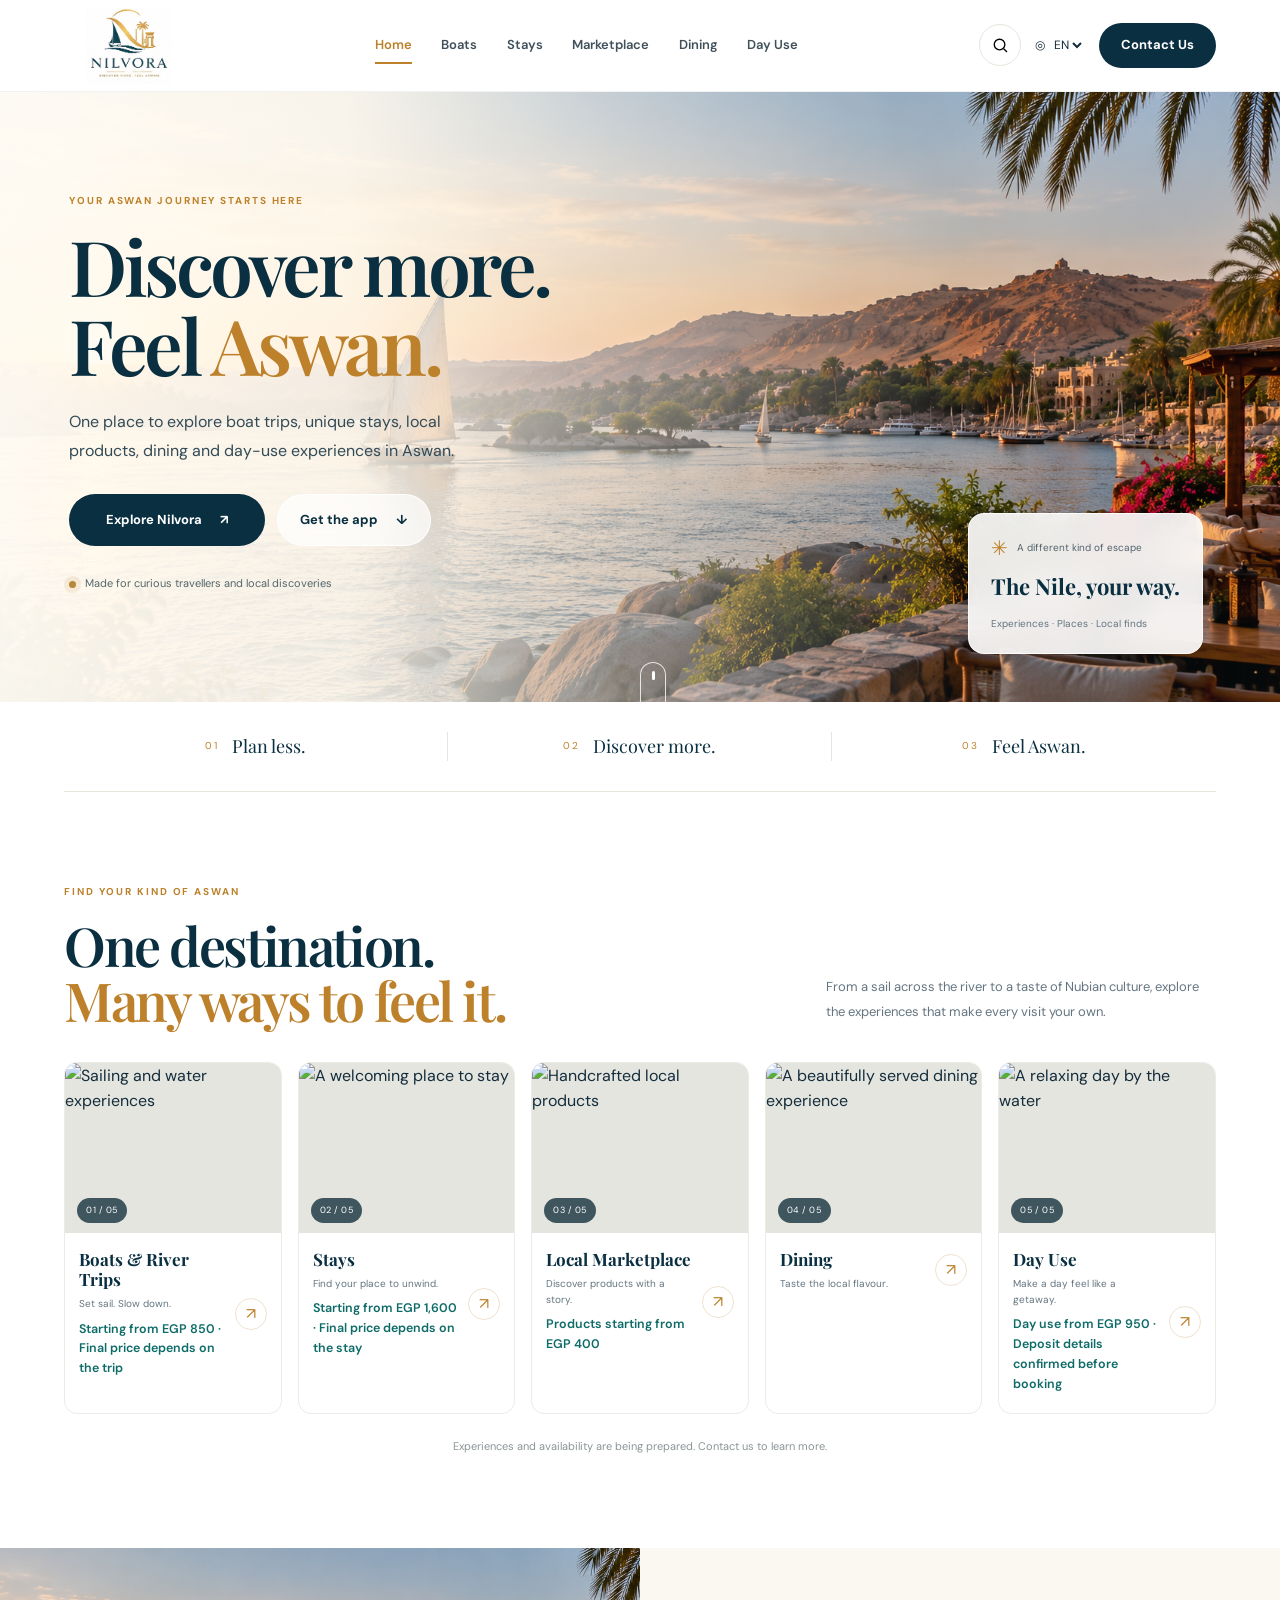
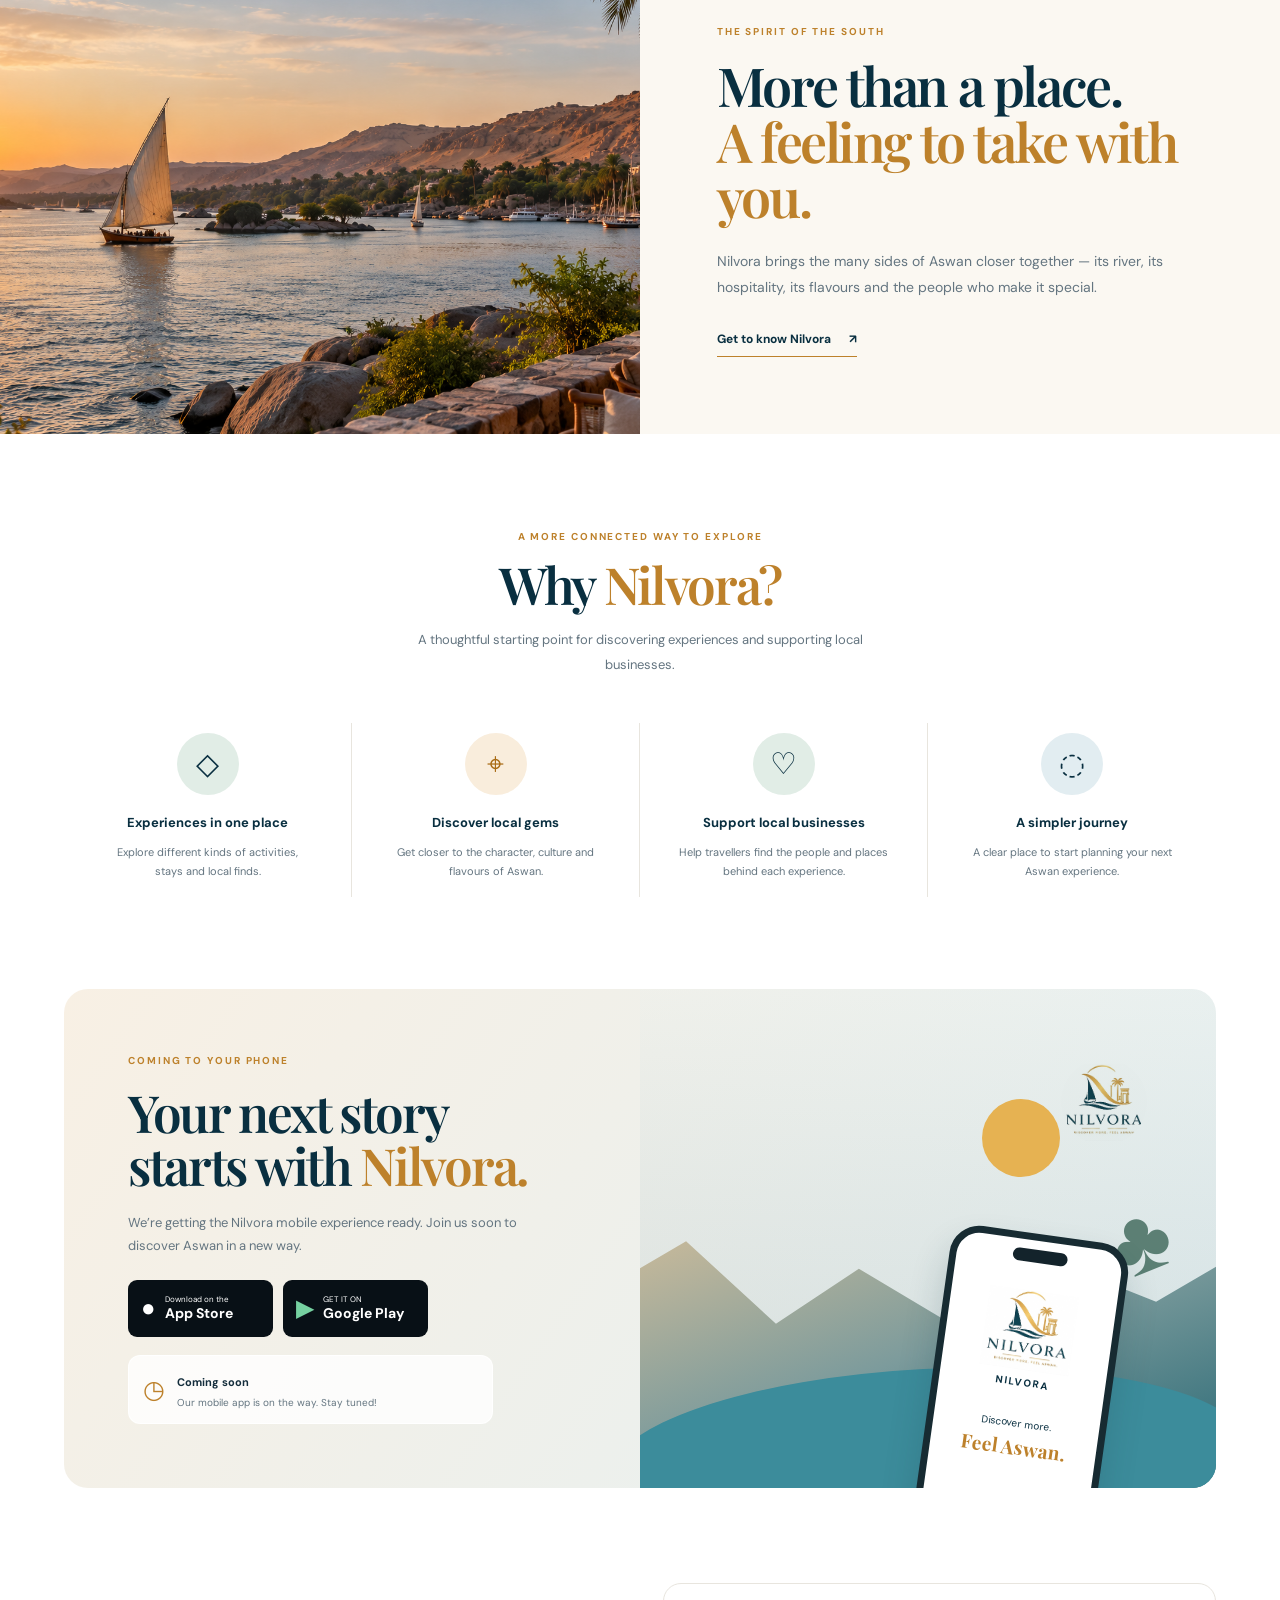
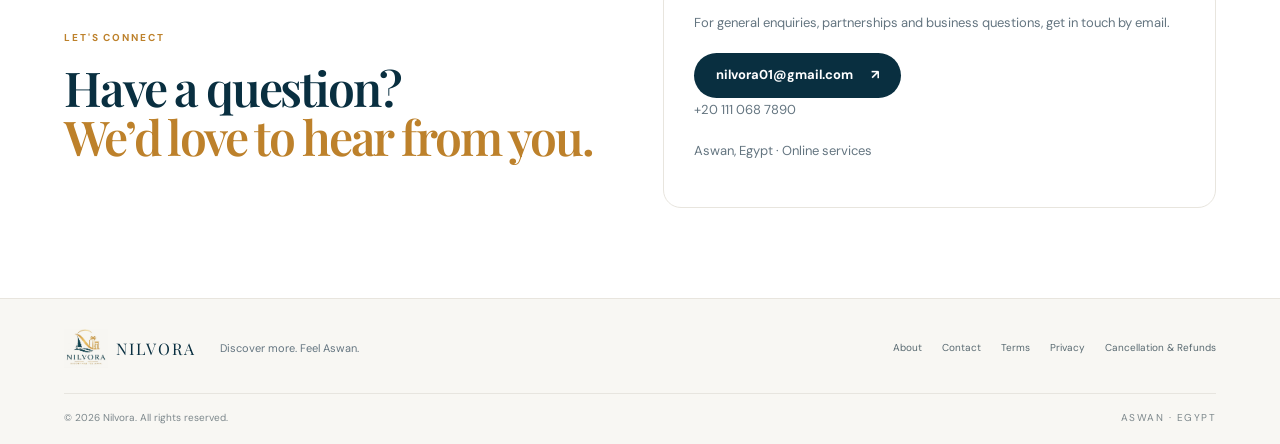
==== index.html @ ec03361d "boat" ====
<!doctype html>
<html lang="en">
<head>
  <meta charset="utf-8">
  <meta name="viewport" content="width=device-width, initial-scale=1">
  <meta name="theme-color" content="#073748">
  <meta name="description" content="Discover more. Feel Aswan. Explore boat trips, stays, local products, dining and day-use experiences with Nilvora.">
  <meta property="og:title" content="Nilvora — Discover more. Feel Aswan.">
  <meta property="og:description" content="Your gateway to Aswan's river experiences, stays, local products and flavors.">
  <meta property="og:image" content="assets/aswan-hero.png">
  <title>Nilvora — Discover more. Feel Aswan.</title>
  <link rel="icon" href="assets/nilvora-logo.jpeg">
  <link rel="preconnect" href="https://images.unsplash.com">
  <link rel="stylesheet" href="css/styles.css">
  <script defer src="js/main.js"></script>
</head>
<body>
  <a class="skip-link" href="#main">Skip to content</a>
  <header class="site-header">
    <a class="brand" href="index.html" aria-label="Nilvora home">
      <img src="assets/nilvora-logo.jpeg" alt="Nilvora logo">
    </a>
    <button class="menu-toggle" aria-expanded="false" aria-controls="primary-nav" aria-label="Open navigation"><span></span><span></span><span></span></button>
    <nav id="primary-nav" class="primary-nav" aria-label="Main navigation">
      <a class="active" href="#home" data-en="Home" data-ar="الرئيسية">Home</a>
      <a href="#experiences" data-en="Boats" data-ar="المراكب">Boats</a>
      <a href="#experiences" data-en="Stays" data-ar="الإقامات">Stays</a>
      <a href="#experiences" data-en="Marketplace" data-ar="السوق">Marketplace</a>
      <a href="#experiences" data-en="Dining" data-ar="المطاعم">Dining</a>
      <a href="#experiences" data-en="Day Use" data-ar="اليوم الواحد">Day Use</a>
    </nav>
    <div class="header-actions">
      <button class="icon-button search-toggle" aria-label="Show search" title="Search"><svg viewBox="0 0 24 24" aria-hidden="true"><circle cx="10.8" cy="10.8" r="6.7"></circle><path d="m16 16 4.2 4.2"></path></svg></button>
      <label class="language-picker"><span aria-hidden="true">◎</span><select id="language-select" aria-label="Choose language"><option value="en">EN</option><option value="ar">AR</option></select></label>
      <a class="button button-dark header-contact" href="#contact" data-en="Contact Us" data-ar="تواصل معنا">Contact Us</a>
    </div>
  </header>

  <main id="main">
    <section class="hero" id="home">
      <div class="hero-photo" role="img" aria-label="Golden-hour view of feluccas sailing on the Nile near Aswan"></div>
      <div class="hero-wash"></div>
      <div class="hero-content">
        <p class="eyebrow" data-en="YOUR ASWAN JOURNEY STARTS HERE" data-ar="رحلتك في أسوان تبدأ من هنا">YOUR ASWAN JOURNEY STARTS HERE</p>
        <h1 data-en="Discover more.<br>Feel <em>Aswan.</em>" data-ar="اكتشف أكثر.<br>عِش سحر <em>أسوان.</em>">Discover more.<br>Feel <em>Aswan.</em></h1>
        <p class="hero-copy" data-en="One place to explore boat trips, unique stays, local products, dining and day-use experiences in Aswan." data-ar="مكان واحد لاكتشاف رحلات المراكب والإقامات المميزة والمنتجات المحلية والمطاعم وتجارب اليوم الواحد في أسوان.">One place to explore boat trips, unique stays, local products, dining and day-use experiences in Aswan.</p>
        <div class="hero-buttons">
          <a class="button button-dark button-large" href="#experiences"><span data-en="Explore Nilvora" data-ar="اكتشف نيلفورا">Explore Nilvora</span><span aria-hidden="true">↗</span></a>
          <button class="button button-glass" data-coming-soon><span data-en="Get the app" data-ar="حمّل التطبيق">Get the app</span><span aria-hidden="true">↓</span></button>
        </div>
        <div class="hero-note"><span class="note-dot"></span><span data-en="Made for curious travellers and local discoveries" data-ar="للمسافرين ومحبي اكتشاف التجارب المحلية">Made for curious travellers and local discoveries</span></div>
      </div>
      <div class="hero-floating-card">
        <div class="floating-card-top"><span class="mini-sun">✳</span><span data-en="A different kind of escape" data-ar="تجربة مختلفة تستحق الاكتشاف">A different kind of escape</span></div>
        <strong data-en="The Nile, your way." data-ar="النيل على طريقتك.">The Nile, your way.</strong>
        <span class="floating-card-bottom" data-en="Experiences · Places · Local finds" data-ar="تجارب · أماكن · منتجات محلية">Experiences · Places · Local finds</span>
      </div>
      <a href="#experiences" class="scroll-cue" aria-label="Scroll to experiences"><span></span></a>
    </section>

    <section class="intro-strip section-wrap">
      <div><span class="strip-number">01</span><p data-en="Plan less." data-ar="خطط أقل.">Plan less.</p></div>
      <div><span class="strip-number">02</span><p data-en="Discover more." data-ar="اكتشف أكثر.">Discover more.</p></div>
      <div><span class="strip-number">03</span><p data-en="Feel Aswan." data-ar="عِش أسوان.">Feel Aswan.</p></div>
    </section>

    <section class="section-wrap experiences-section" id="experiences">
      <div class="section-heading">
        <div><p class="eyebrow" data-en="FIND YOUR KIND OF ASWAN" data-ar="اكتشف أسوان كما تحب">FIND YOUR KIND OF ASWAN</p><h2 data-en="One destination.<br><em>Many ways to feel it.</em>" data-ar="وجهة واحدة.<br><em>تجارب لا تُنسى.</em>">One destination.<br><em>Many ways to feel it.</em></h2></div>
        <p class="section-description" data-en="From a sail across the river to a taste of Nubian culture, explore the experiences that make every visit your own." data-ar="من رحلة هادئة في النيل إلى اكتشاف الثقافة النوبية، اختر التجارب التي تجعل كل زيارة مختلفة.">From a sail across the river to a taste of Nubian culture, explore the experiences that make every visit your own.</p>
      </div>
      <div class="experience-grid">
        <a class="experience-card" href="#contact">
          <div class="card-image"><img loading="lazy" src="https://media.nilvora.online/Golden-Hour%20Felucca%20River%20Cruise.png" alt="Sailing and water experiences"><span class="card-index">01 / 05</span></div>
          <div class="card-copy"><div><h3 data-en="Boats & River Trips" data-ar="المراكب ورحلات النيل">Boats & River Trips</h3><p data-en="Set sail. Slow down." data-ar="أبحر واستمتع باللحظة.">Set sail. Slow down.</p><p class="price-note" data-en="Starting from EGP 850 · Final price depends on the trip" data-ar="تبدأ الأسعار من 850 جنيهًا · السعر النهائي حسب الرحلة">Starting from EGP 850 · Final price depends on the trip</p></div><span class="card-arrow">↗</span></div>
        </a>
        <a class="experience-card" href="#contact">
          <div class="card-image"><img loading="lazy" src="https://images.unsplash.com/photo-1611892440504-42a792e24d32?auto=format&fit=crop&w=900&q=85" alt="A welcoming place to stay"><span class="card-index">02 / 05</span></div>
          <div class="card-copy"><div><h3 data-en="Stays" data-ar="الإقامات">Stays</h3><p data-en="Find your place to unwind." data-ar="اعثر على مكانك للاسترخاء.">Find your place to unwind.</p><p class="price-note" data-en="Starting from EGP 1,600 · Final price depends on the stay" data-ar="تبدأ الأسعار من 1600 جنيه · السعر النهائي حسب الإقامة">Starting from EGP 1,600 · Final price depends on the stay</p></div><span class="card-arrow">↗</span></div>
        </a>
        <a class="experience-card" href="#contact">
          <div class="card-image"><img loading="lazy" src="https://images.unsplash.com/photo-1531058020387-3be344556be6?auto=format&fit=crop&w=900&q=85" alt="Handcrafted local products"><span class="card-index">03 / 05</span></div>
          <div class="card-copy"><div><h3 data-en="Local Marketplace" data-ar="السوق المحلي">Local Marketplace</h3><p data-en="Discover products with a story." data-ar="منتجات محلية لكل منها حكاية.">Discover products with a story.</p><p class="price-note" data-en="Products starting from EGP 400" data-ar="المنتجات تبدأ من 400 جنيه">Products starting from EGP 400</p></div><span class="card-arrow">↗</span></div>
        </a>
        <a class="experience-card" href="#contact">
          <div class="card-image"><img loading="lazy" src="https://images.unsplash.com/photo-1414235077428-338989a2e8c0?auto=format&fit=crop&w=900&q=85" alt="A beautifully served dining experience"><span class="card-index">04 / 05</span></div>
          <div class="card-copy"><div><h3 data-en="Dining" data-ar="المطاعم">Dining</h3><p data-en="Taste the local flavour." data-ar="تذوق نكهات المكان.">Taste the local flavour.</p></div><span class="card-arrow">↗</span></div>
        </a>
        <a class="experience-card" href="#contact">
          <div class="card-image"><img loading="lazy" src="https://images.unsplash.com/photo-1507525428034-b723cf961d3e?auto=format&fit=crop&w=900&q=85" alt="A relaxing day by the water"><span class="card-index">05 / 05</span></div>
          <div class="card-copy"><div><h3 data-en="Day Use" data-ar="تجارب اليوم الواحد">Day Use</h3><p data-en="Make a day feel like a getaway." data-ar="اجعل يومك إجازة صغيرة.">Make a day feel like a getaway.</p><p class="price-note" data-en="Day use from EGP 950 · Deposit details confirmed before booking" data-ar="اليوم الواحد يبدأ من 950 جنيهًا · يتم تأكيد تفاصيل العربون قبل الحجز">Day use from EGP 950 · Deposit details confirmed before booking</p></div><span class="card-arrow">↗</span></div>
        </a>
      </div>
      <p class="availability-note" data-en="Experiences and availability are being prepared. Contact us to learn more." data-ar="نعمل على تجهيز التجارب والتوافر. تواصل معنا لمعرفة المزيد.">Experiences and availability are being prepared. Contact us to learn more.</p>
    </section>

    <section class="story-section">
      <div class="story-image"><img loading="lazy" src="assets/aswan-hero.png" alt="Feluccas on the Nile at golden hour"></div>
      <div class="story-copy">
        <p class="eyebrow" data-en="THE SPIRIT OF THE SOUTH" data-ar="روح الجنوب">THE SPIRIT OF THE SOUTH</p>
        <h2 data-en="More than a place.<br><em>A feeling to take with you.</em>" data-ar="أكثر من مجرد مكان.<br><em>إحساس يبقى معك.</em>">More than a place.<br><em>A feeling to take with you.</em></h2>
        <p data-en="Nilvora brings the many sides of Aswan closer together — its river, its hospitality, its flavours and the people who make it special." data-ar="تجمع نيلفورا جوانب أسوان المختلفة في مكان واحد؛ نيلها وضيافتها ونكهاتها وأهلها الذين يمنحونها طابعها الخاص.">Nilvora brings the many sides of Aswan closer together — its river, its hospitality, its flavours and the people who make it special.</p>
        <a class="text-link" href="#why-nilvora"><span data-en="Get to know Nilvora" data-ar="تعرّف على نيلفورا">Get to know Nilvora</span><span>↗</span></a>
      </div>
    </section>

    <section class="section-wrap why-section" id="why-nilvora">
      <div class="section-heading centered">
        <p class="eyebrow" data-en="A MORE CONNECTED WAY TO EXPLORE" data-ar="طريقة أكثر سهولة لاكتشاف المكان">A MORE CONNECTED WAY TO EXPLORE</p>
        <h2 data-en="Why <em>Nilvora?</em>" data-ar="لماذا <em>نيلفورا؟</em>">Why <em>Nilvora?</em></h2>
        <p class="section-description" data-en="A thoughtful starting point for discovering experiences and supporting local businesses." data-ar="بداية بسيطة لاكتشاف التجارب ودعم الأنشطة التجارية المحلية.">A thoughtful starting point for discovering experiences and supporting local businesses.</p>
      </div>
      <div class="benefit-grid">
        <article class="benefit"><div class="benefit-icon mint">◇</div><h3 data-en="Experiences in one place" data-ar="تجارب في مكان واحد">Experiences in one place</h3><p data-en="Explore different kinds of activities, stays and local finds." data-ar="اكتشف الأنشطة والإقامات والمنتجات المحلية.">Explore different kinds of activities, stays and local finds.</p></article>
        <article class="benefit"><div class="benefit-icon sand">⌖</div><h3 data-en="Discover local gems" data-ar="اكتشف كنوز المكان">Discover local gems</h3><p data-en="Get closer to the character, culture and flavours of Aswan." data-ar="اقترب من طابع أسوان وثقافتها ونكهاتها.">Get closer to the character, culture and flavours of Aswan.</p></article>
        <article class="benefit"><div class="benefit-icon mint">♡</div><h3 data-en="Support local businesses" data-ar="ادعم الأنشطة المحلية">Support local businesses</h3><p data-en="Help travellers find the people and places behind each experience." data-ar="ساعد الزوار على اكتشاف أصحاب التجارب والأماكن المحلية.">Help travellers find the people and places behind each experience.</p></article>
        <article class="benefit"><div class="benefit-icon blue">◌</div><h3 data-en="A simpler journey" data-ar="رحلة أكثر سهولة">A simpler journey</h3><p data-en="A clear place to start planning your next Aswan experience." data-ar="نقطة بداية واضحة للتخطيط لتجربتك القادمة في أسوان.">A clear place to start planning your next Aswan experience.</p></article>
      </div>
    </section>

    <section class="download-section" id="download">
      <div class="download-text">
        <p class="eyebrow" data-en="COMING TO YOUR PHONE" data-ar="قريبًا على هاتفك">COMING TO YOUR PHONE</p>
        <h2 data-en="Your next story<br>starts with <em>Nilvora.</em>" data-ar="حكايتك القادمة<br>تبدأ مع <em>نيلفورا.</em>">Your next story<br>starts with <em>Nilvora.</em></h2>
        <p data-en="We’re getting the Nilvora mobile experience ready. Join us soon to discover Aswan in a new way." data-ar="نعمل على تجهيز تجربة نيلفورا للموبايل. انضم إلينا قريبًا لاكتشاف أسوان بطريقة جديدة.">We’re getting the Nilvora mobile experience ready. Join us soon to discover Aswan in a new way.</p>
        <div class="store-buttons">
          <button class="store-badge" data-coming-soon aria-label="App Store coming soon"><span class="store-symbol">●</span><span><small data-en="Download on the" data-ar="حمّل من">Download on the</small><strong>App Store</strong></span></button>
          <button class="store-badge" data-coming-soon aria-label="Google Play coming soon"><span class="play-symbol">▶</span><span><small data-en="GET IT ON" data-ar="احصل عليه من">GET IT ON</small><strong>Google Play</strong></span></button>
        </div>
        <div class="coming-note"><span class="clock-icon">◷</span><div><strong data-en="Coming soon" data-ar="قريبًا">Coming soon</strong><p data-en="Our mobile app is on the way. Stay tuned!" data-ar="تطبيقنا قيد التجهيز. ترقبوا الإطلاق!">Our mobile app is on the way. Stay tuned!</p></div></div>
      </div>
      <div class="download-art"><img src="assets/nilvora-logo.jpeg" alt="Nilvora" class="download-logo"><div class="art-sun"></div><div class="art-horizon"></div><div class="art-wave"></div><div class="art-palm">♣</div><div class="art-phone"><div class="phone-speaker"></div><img src="assets/nilvora-logo.jpeg" alt=""><span>NILVORA</span><small data-en="Discover more." data-ar="اكتشف أكثر.">Discover more.</small><b data-en="Feel Aswan." data-ar="عِش أسوان.">Feel Aswan.</b></div></div>
    </section>

    <section class="contact-section section-wrap" id="contact">
      <div><p class="eyebrow" data-en="LET'S CONNECT" data-ar="لنتواصل">LET'S CONNECT</p><h2 data-en="Have a question?<br><em>We’d love to hear from you.</em>" data-ar="لديك سؤال؟<br><em>يسعدنا التواصل معك.</em>">Have a question?<br><em>We’d love to hear from you.</em></h2></div>
      <div class="contact-card"><p data-en="For general enquiries, partnerships and business questions, get in touch by email." data-ar="للاستفسارات العامة والشراكات والتعاون التجاري، تواصل معنا عبر البريد الإلكتروني.">For general enquiries, partnerships and business questions, get in touch by email.</p><a class="button button-dark" href="mailto:nilvora01@gmail.com">nilvora01@gmail.com <span>↗</span></a><p class="contact-detail"><a href="tel:+201110687890">+20 111 068 7890</a></p><p class="contact-detail" data-en="Aswan, Egypt · Online services" data-ar="أسوان، مصر · خدمات أونلاين">Aswan, Egypt · Online services</p></div>
    </section>
  </main>

  <footer class="site-footer">
    <div class="footer-top"><a class="footer-brand" href="#home"><img src="assets/nilvora-logo.jpeg" alt="Nilvora logo"><span>NILVORA</span></a><p data-en="Discover more. Feel Aswan." data-ar="اكتشف أكثر. عِش أسوان.">Discover more. Feel Aswan.</p><nav aria-label="Footer navigation"><a href="#why-nilvora" data-en="About" data-ar="عن نيلفورا">About</a><a href="#contact" data-en="Contact" data-ar="تواصل">Contact</a><a href="policies/terms.html" data-en="Terms" data-ar="الشروط">Terms</a><a href="policies/privacy.html" data-en="Privacy" data-ar="الخصوصية">Privacy</a><a href="policies/refunds.html" data-en="Cancellation & Refunds" data-ar="الإلغاء والاسترداد">Cancellation & Refunds</a></nav></div>
    <div class="footer-bottom"><span>© <span id="year">2026</span> Nilvora. <span data-en="All rights reserved." data-ar="جميع الحقوق محفوظة.">All rights reserved.</span></span><span class="footer-location">ASWAN · EGYPT</span></div>
  </footer>

  <div class="toast" id="coming-toast" role="status" aria-live="polite"><span class="toast-mark">✦</span><div><strong data-en="Coming soon" data-ar="قريبًا">Coming soon</strong><p data-en="The Nilvora app is being prepared. Please check back soon." data-ar="نعمل على تجهيز تطبيق نيلفورا. يرجى زيارتنا مرة أخرى قريبًا.">The Nilvora app is being prepared. Please check back soon.</p></div><button class="toast-close" aria-label="Close message">×</button></div>
  <div class="search-panel" id="search-panel" hidden><label for="site-search" data-en="What would you like to discover?" data-ar="ماذا تريد أن تكتشف؟">What would you like to discover?</label><input id="site-search" type="search" placeholder="Boats, stays, dining…"><button class="button button-dark" id="search-submit" data-en="Explore" data-ar="استكشف">Explore</button><button class="search-close" aria-label="Close search">×</button><p class="search-feedback" id="search-feedback"></p></div>
</body>
</html>
---- css/styles.css ----
@import url('https://fonts.googleapis.com/css2?family=DM+Sans:wght@400;500;600;700&family=Playfair+Display:wght@500;600;700&display=swap');
:root{--navy:#092f40;--navy2:#123e4b;--gold:#bd812b;--gold2:#d9a54e;--ink:#142d3c;--muted:#647580;--cream:#fbf8f2;--line:#e8e5de;--mint:#dfece5;--shadow:0 18px 50px rgba(11,45,57,.10);--serif:'Playfair Display',Georgia,serif;--sans:'DM Sans',Arial,sans-serif}
*{box-sizing:border-box}html{scroll-behavior:smooth;scroll-padding-top:92px}body{margin:0;color:var(--ink);background:#fff;font-family:var(--sans);line-height:1.6}body[dir=rtl]{font-family:Arial,Tahoma,sans-serif}a{color:inherit;text-decoration:none}button,input,select{font:inherit}button,a,select{ -webkit-tap-highlight-color:transparent}button{cursor:pointer}.skip-link{position:absolute;left:-999px;top:0;background:white;padding:10px;z-index:100}.skip-link:focus{left:10px}.site-header{height:92px;padding:0 clamp(22px,5vw,82px);display:flex;align-items:center;gap:32px;position:relative;z-index:20;background:rgba(255,255,255,.94);border-bottom:1px solid rgba(9,47,64,.06)}.brand{display:flex;align-items:center;width:130px;flex-shrink:0}.brand img{width:100%;height:76px;object-fit:contain;mix-blend-mode:multiply}.primary-nav{display:flex;align-items:center;justify-content:center;gap:clamp(14px,2.3vw,36px);flex:1}.primary-nav a{font-size:13px;font-weight:600;color:#40505a;position:relative;padding:10px 0;white-space:nowrap}.primary-nav a:hover,.primary-nav a.active{color:var(--gold)}.primary-nav a.active:after{content:"";height:2px;background:var(--gold);position:absolute;bottom:2px;left:0;right:0}.header-actions{display:flex;align-items:center;gap:14px}.icon-button{border:1px solid var(--line);background:#fff;width:42px;height:42px;border-radius:50%;display:grid;place-items:center}.icon-button svg{width:19px;fill:none;stroke:currentColor;stroke-width:1.7}.language-picker{display:flex;align-items:center;gap:5px;font-size:12px}.language-picker select{border:0;background:transparent;color:var(--ink);padding:8px 0;outline-offset:3px}.button{display:inline-flex;align-items:center;justify-content:center;gap:18px;border:0;border-radius:999px;padding:12px 22px;font-size:13px;font-weight:700;transition:transform .2s,background .2s;cursor:pointer}.button:hover{transform:translateY(-2px)}.button-dark{background:var(--navy);color:white}.button-dark:hover{background:#164e60}.button-large{padding:16px 25px;min-width:196px}.button-glass{background:rgba(255,255,255,.7);border:1px solid rgba(255,255,255,.9);color:var(--navy);backdrop-filter:blur(10px)}.menu-toggle{display:none}
.hero{position:relative;min-height:610px;display:flex;align-items:center;overflow:hidden;background:#d8e5e6}.hero-photo{position:absolute;inset:0;background-image:url('../assets/aswan-hero.png');background-size:cover;background-position:center 55%;transform:scale(1.01)}.hero-wash{position:absolute;inset:0;background:linear-gradient(90deg,rgba(255,252,245,.97) 0%,rgba(255,250,240,.90) 27%,rgba(255,250,240,.48) 47%,rgba(255,250,240,.02) 75%),linear-gradient(0deg,rgba(5,37,47,.13),transparent 30%)}.hero-content{position:relative;z-index:2;padding:68px clamp(24px,5.4vw,90px) 76px;max-width:700px}.eyebrow{font-size:10px;letter-spacing:.19em;font-weight:700;color:var(--gold);margin:0 0 17px}.hero h1,.section-heading h2,.story-copy h2,.download-text h2,.contact-section h2{font-family:var(--serif);font-weight:600;letter-spacing:-.045em;line-height:1.03;margin:0;color:var(--navy)}.hero h1{font-size:clamp(54px,6vw,88px);max-width:620px}.hero h1 em,.section-heading h2 em,.story-copy h2 em,.download-text h2 em,.contact-section h2 em{color:var(--gold);font-style:normal}.hero-copy{font-size:16px;line-height:1.8;max-width:430px;color:#334b56;margin:24px 0 28px}.hero-buttons{display:flex;gap:12px;flex-wrap:wrap}.hero-note{display:flex;align-items:center;gap:9px;margin-top:29px;font-size:11px;color:#53666b}.note-dot{height:7px;width:7px;background:#b88737;border-radius:50%;box-shadow:0 0 0 5px rgba(184,135,55,.12)}.hero-floating-card{position:absolute;right:clamp(28px,6vw,100px);bottom:48px;z-index:2;background:rgba(255,255,255,.90);backdrop-filter:blur(14px);border:1px solid rgba(255,255,255,.85);border-radius:16px;padding:18px 22px;min-width:235px;box-shadow:var(--shadow)}.floating-card-top{display:flex;align-items:center;gap:9px;font-size:10px;color:#52636b}.mini-sun{font-size:20px;color:var(--gold)}.hero-floating-card strong{display:block;font-family:var(--serif);font-size:22px;margin:5px 0;color:var(--navy)}.floating-card-bottom{font-size:10px;color:var(--muted)}.scroll-cue{position:absolute;bottom:0;left:50%;height:40px;width:26px;border:1px solid rgba(255,255,255,.8);border-bottom:0;border-radius:14px 14px 0 0;display:flex;justify-content:center;padding-top:8px}.scroll-cue span{width:3px;height:9px;background:white;border-radius:5px}
.section-wrap{width:min(1360px,90%);margin-inline:auto}.intro-strip{display:grid;grid-template-columns:repeat(3,1fr);padding:30px 0;border-bottom:1px solid var(--line)}.intro-strip>div{display:flex;align-items:center;justify-content:center;gap:14px;border-right:1px solid var(--line)}.intro-strip>div:last-child{border:0}.strip-number{color:var(--gold);font-size:10px;letter-spacing:.15em}.intro-strip p{font-family:var(--serif);font-size:18px;margin:0;color:var(--navy)}
.experiences-section{padding-top:92px;padding-bottom:92px}.section-heading{display:flex;align-items:flex-end;justify-content:space-between;gap:45px;margin-bottom:34px}.section-heading h2,.story-copy h2,.contact-section h2{font-size:clamp(36px,4.2vw,58px)}.section-description{max-width:390px;color:var(--muted);font-size:13px;line-height:1.9;margin:0 0 3px}.experience-grid{display:grid;grid-template-columns:repeat(5,minmax(0,1fr));gap:16px}.experience-card{border:1px solid #ecebe6;border-radius:13px;overflow:hidden;background:white;transition:transform .25s,box-shadow .25s}.experience-card:hover{transform:translateY(-5px);box-shadow:var(--shadow)}.card-image{height:170px;position:relative;overflow:hidden;background:#e5e5df}.card-image img{width:100%;height:100%;object-fit:cover;transition:transform .45s}.experience-card:hover .card-image img{transform:scale(1.05)}.card-index{position:absolute;bottom:10px;left:12px;background:rgba(8,39,52,.75);color:white;border-radius:30px;padding:5px 9px;font-size:9px;letter-spacing:.06em}.card-copy{display:flex;align-items:center;justify-content:space-between;gap:8px;padding:16px 14px 18px}.card-copy h3{font-family:var(--serif);font-size:17px;line-height:1.2;margin:0 0 7px;color:var(--navy)}.card-copy p{font-size:10px;color:var(--muted);line-height:1.6;margin:0}.card-arrow{flex-shrink:0;width:32px;height:32px;border-radius:50%;display:grid;place-items:center;color:var(--gold);border:1px solid #eee2d1}.availability-note{font-size:11px;color:#8b9497;text-align:center;margin:24px 0 0}
.story-section{display:grid;grid-template-columns:1fr 1fr;min-height:440px;background:var(--cream)}.story-image{min-height:420px;overflow:hidden}.story-image img{width:100%;height:100%;min-height:420px;object-fit:cover}.story-copy{padding:clamp(38px,6vw,85px);align-self:center;max-width:680px}.story-copy>p:not(.eyebrow){font-size:14px;line-height:1.9;color:var(--muted);margin:24px 0}.text-link{display:inline-flex;align-items:center;gap:18px;font-size:12px;font-weight:700;color:var(--navy);padding-bottom:7px;border-bottom:1px solid var(--gold)}
.why-section{padding-top:95px;padding-bottom:92px}.centered{display:block;text-align:center;margin-bottom:45px}.centered .eyebrow{margin-bottom:13px}.centered h2{font-size:clamp(38px,4vw,55px)}.centered .section-description{margin:18px auto 0;max-width:500px}.benefit-grid{display:grid;grid-template-columns:repeat(4,1fr);gap:0}.benefit{text-align:center;padding:10px 28px 15px;border-right:1px solid var(--line)}.benefit:last-child{border:0}.benefit-icon{width:62px;height:62px;margin:0 auto 18px;border-radius:50%;display:grid;place-items:center;font-size:30px;color:var(--navy)}.mint{background:#e1ede6}.sand{background:#f9eddc;color:#a96c16}.blue{background:#e2edf1}.benefit h3{font-size:13px;margin:0 0 9px;color:var(--navy)}.benefit p{font-size:11px;color:var(--muted);line-height:1.8;margin:0 auto;max-width:210px}
.download-section{width:min(1360px,90%);margin:0 auto 95px;display:grid;grid-template-columns:1fr 1fr;min-height:360px;border-radius:24px;overflow:hidden;background:linear-gradient(125deg,#f8f0e4,#e5f0f2);position:relative}.download-text{padding:clamp(32px,5vw,68px);position:relative;z-index:2}.download-text h2{font-size:clamp(36px,4vw,54px)}.download-text>p:not(.eyebrow){max-width:400px;font-size:13px;color:var(--muted);line-height:1.8;margin:19px 0 23px}.store-buttons{display:flex;gap:10px;flex-wrap:wrap}.store-badge{display:flex;align-items:center;gap:9px;background:#081016;color:white;border:0;border-radius:9px;padding:9px 13px;min-width:145px;text-align:left}.store-symbol{font-size:24px}.play-symbol{font-size:24px;color:#75d0a0}.store-badge small{display:block;font-size:8px;line-height:1.2}.store-badge strong{display:block;font-size:14px;line-height:1.25}.coming-note{display:flex;align-items:center;gap:12px;padding:12px 14px;margin-top:18px;max-width:365px;background:rgba(255,255,255,.8);border:1px solid rgba(255,255,255,.9);border-radius:12px}.clock-icon{font-size:25px;color:var(--gold)}.coming-note strong{font-size:11px}.coming-note p{font-size:10px;color:var(--muted);margin:2px 0 0}.download-art{position:relative;overflow:hidden;min-height:360px;background:linear-gradient(180deg,rgba(232,242,242,.15),rgba(12,63,79,.1))}.download-logo{position:absolute;z-index:2;width:86px;height:86px;object-fit:contain;right:12%;top:14%;border-radius:50%;mix-blend-mode:multiply}.art-sun{position:absolute;width:78px;height:78px;border-radius:50%;background:#e6b252;right:27%;top:22%}.art-horizon{position:absolute;left:-10%;right:-10%;bottom:0;height:55%;background:linear-gradient(160deg,#d8c09a,#7c9b9c 50%,#1d6270);clip-path:polygon(0 32%,15% 10%,28% 40%,40% 20%,56% 44%,69% 18%,83% 32%,100% 7%,100% 100%,0 100%)}.art-wave{position:absolute;left:-5%;right:-5%;bottom:-12%;height:36%;background:#3c8c9b;border-radius:50% 50% 0 0;transform:rotate(-3deg)}.art-palm{position:absolute;right:8%;bottom:35%;font-size:90px;color:#315d4e;transform:rotate(-22deg);opacity:.75}.art-phone{position:absolute;z-index:3;right:18%;bottom:-45px;width:180px;height:300px;border:7px solid #172b32;border-radius:30px;background:#fff;box-shadow:0 20px 35px #173d4733;display:flex;align-items:center;flex-direction:column;padding:45px 13px 20px;transform:rotate(8deg);color:var(--navy)}.art-phone:before{content:"";position:absolute;top:9px;width:55px;height:13px;border-radius:10px;background:#13232b}.art-phone img{width:90px;height:90px;object-fit:contain}.art-phone span{font-size:10px;font-weight:700;letter-spacing:.15em}.art-phone small{margin-top:25px;font-size:10px}.art-phone b{font-family:var(--serif);font-size:19px;color:var(--gold)}
.contact-section{padding:0 0 90px;display:grid;grid-template-columns:1fr 1fr;gap:45px;align-items:center}.contact-section h2{font-size:clamp(34px,3.8vw,48px)}.contact-card{padding:27px 30px;border:1px solid var(--line);border-radius:18px;background:#fff}.contact-card p{font-size:13px;color:var(--muted);line-height:1.8;margin:0 0 18px}.contact-card small{display:block;margin-top:12px;color:#8a9396;font-size:10px}.site-footer{background:#f8f7f3;padding:27px clamp(22px,5vw,80px) 18px;border-top:1px solid var(--line)}.footer-top{display:flex;align-items:center;gap:25px;flex-wrap:wrap;padding-bottom:23px}.footer-brand{display:flex;align-items:center;gap:8px}.footer-brand img{width:44px;height:44px;object-fit:contain;mix-blend-mode:multiply}.footer-brand span{font-family:var(--serif);font-size:16px;letter-spacing:.12em;color:var(--navy)}.footer-top>p{font-size:11px;color:var(--muted);margin:0 auto 0 0}.footer-top nav{display:flex;gap:20px;flex-wrap:wrap}.footer-top nav a{font-size:10px;color:#596a71}.footer-top nav a:hover{color:var(--gold)}.footer-bottom{border-top:1px solid #e7e5df;padding-top:16px;display:flex;justify-content:space-between;font-size:10px;color:#7d888c}.footer-location{letter-spacing:.15em}
.toast{position:fixed;z-index:100;right:24px;bottom:24px;display:flex;align-items:flex-start;gap:12px;width:min(360px,calc(100vw - 32px));padding:17px 18px;background:#fff;border:1px solid #e6e3dc;border-radius:16px;box-shadow:0 15px 60px #0c29372b;opacity:0;transform:translateY(18px);pointer-events:none;transition:opacity .25s,transform .25s}.toast.show{opacity:1;transform:translateY(0);pointer-events:auto}.toast-mark{color:var(--gold);font-size:24px}.toast strong{font-size:13px;color:var(--navy)}.toast p{font-size:11px;line-height:1.6;color:var(--muted);margin:4px 0 0}.toast-close,.search-close{margin-left:auto;border:0;background:transparent;font-size:23px;color:#738087;line-height:1}.search-panel{position:fixed;z-index:80;top:105px;right:5%;width:min(430px,90vw);padding:25px;background:white;border:1px solid var(--line);border-radius:17px;box-shadow:var(--shadow)}.search-panel label{display:block;font-size:13px;font-weight:700;margin-bottom:12px}.search-panel input{width:100%;padding:12px;border:1px solid var(--line);border-radius:9px;margin-bottom:12px;outline-color:var(--gold)}.search-panel .search-close{position:absolute;right:15px;top:15px}.search-feedback{font-size:11px;color:var(--muted);margin-bottom:0}
.policy-page{min-height:65vh;padding:70px 0 100px}.policy-page h1{font-family:var(--serif);font-size:clamp(40px,5vw,64px);color:var(--navy);line-height:1.1}.policy-page h2{font-family:var(--serif);margin-top:35px;color:var(--navy)}.policy-page p,.policy-page li{color:var(--muted);font-size:14px;line-height:1.9;max-width:850px}.policy-alert{padding:18px 20px;background:#fbf0df;border-left:3px solid var(--gold);border-radius:8px;color:#6e4a17;font-size:13px}
[dir=rtl] .site-header{direction:rtl}[dir=rtl] .hero-wash{background:linear-gradient(270deg,rgba(255,252,245,.97) 0%,rgba(255,250,240,.90) 27%,rgba(255,250,240,.48) 47%,rgba(255,250,240,.02) 75%),linear-gradient(0deg,rgba(5,37,47,.13),transparent 30%)}[dir=rtl] .hero-content,[dir=rtl] .section-heading,[dir=rtl] .story-copy,[dir=rtl] .download-text,[dir=rtl] .contact-section{text-align:right}[dir=rtl] .hero-note{flex-direction:row-reverse}[dir=rtl] .card-index{left:auto;right:12px}[dir=rtl] .footer-top>p{margin:0 0 0 auto}[dir=rtl] .toast{right:auto;left:24px}[dir=rtl] .policy-alert{border-left:0;border-right:3px solid var(--gold)}
@media(max-width:1100px){.site-header{gap:18px}.brand{width:100px}.primary-nav{gap:14px}.primary-nav a{font-size:11px}.header-actions{gap:8px}.header-contact{padding:10px 14px}.hero{min-height:570px}.hero-floating-card{right:4%;bottom:25px}.experience-grid{grid-template-columns:repeat(3,1fr)}.card-image{height:190px}.download-section{grid-template-columns:1.1fr .9fr}.art-phone{right:13%}}
@media(max-width:760px){html{scroll-padding-top:70px}.site-header{height:72px;padding:0 18px;gap:12px}.brand{width:83px}.brand img{height:60px}.menu-toggle{display:flex;margin-left:auto;flex-direction:column;justify-content:center;gap:5px;width:40px;height:40px;border:1px solid var(--line);background:#fff;border-radius:50%;padding:10px}.menu-toggle span{height:2px;width:100%;background:var(--navy);border-radius:2px}.primary-nav{display:none;position:absolute;top:71px;left:0;right:0;background:white;padding:18px 22px 23px;box-shadow:0 18px 30px #0b2d3914;align-items:stretch;flex-direction:column;gap:2px}.primary-nav.open{display:flex}.primary-nav a{font-size:13px;padding:10px 0}.primary-nav a.active:after{width:28px;right:auto}.header-actions{gap:7px}.icon-button{width:36px;height:36px}.header-contact{display:none}.language-picker{font-size:11px}.hero{min-height:690px;align-items:flex-start}.hero-photo{background-position:58% center}.hero-wash{background:linear-gradient(180deg,rgba(255,251,244,.97) 0%,rgba(255,251,244,.88) 38%,rgba(255,251,244,.25) 67%,rgba(8,40,51,.13) 100%)}.hero-content{padding:62px 23px 245px;max-width:560px}.hero h1{font-size:clamp(48px,12vw,70px)}.hero-copy{font-size:14px;max-width:360px;margin:20px 0 22px}.hero-note{font-size:10px;max-width:300px;line-height:1.6}.hero-floating-card{left:22px;right:auto;bottom:35px;min-width:220px;padding:13px 17px}.hero-floating-card strong{font-size:19px}.scroll-cue{display:none}.intro-strip{padding:20px 0}.intro-strip>div{gap:7px;flex-direction:column;text-align:center}.intro-strip p{font-size:14px}.experiences-section{padding-top:65px;padding-bottom:60px}.section-heading{display:block;margin-bottom:25px}.section-heading h2,.story-copy h2{font-size:40px}.section-description{margin-top:18px;font-size:12px}.experience-grid{grid-template-columns:repeat(2,minmax(0,1fr));gap:12px}.experience-card:last-child{grid-column:1/-1}.card-image{height:150px}.card-copy{padding:12px 10px}.card-copy h3{font-size:15px}.card-copy p{font-size:10px}.card-arrow{width:27px;height:27px}.story-section{grid-template-columns:1fr}.story-image,.story-image img{min-height:260px;height:260px}.story-copy{padding:40px 6% 48px}.story-copy>p:not(.eyebrow){font-size:13px}.why-section{padding-top:65px;padding-bottom:60px}.centered{margin-bottom:28px}.centered h2{font-size:43px}.benefit-grid{grid-template-columns:repeat(2,1fr);row-gap:25px}.benefit{padding:5px 14px 15px}.benefit:nth-child(2){border:0}.benefit h3{font-size:12px}.benefit p{font-size:10px}.benefit-icon{width:53px;height:53px;margin-bottom:12px}.download-section{width:90%;margin-bottom:65px;grid-template-columns:1fr;border-radius:18px}.download-text{padding:32px 24px 25px}.download-text h2{font-size:43px}.download-text>p:not(.eyebrow){font-size:12px}.download-art{min-height:230px}.download-logo{top:9%;right:12%;width:65px;height:65px}.art-phone{width:125px;height:220px;right:21%;bottom:-33px;border-width:5px;border-radius:22px;padding-top:31px}.art-phone:before{top:6px;width:42px;height:10px}.art-phone img{width:62px;height:62px}.art-phone span{font-size:8px}.art-phone small{margin-top:10px;font-size:8px}.art-phone b{font-size:15px}.art-palm{font-size:70px}.contact-section{padding-bottom:60px;grid-template-columns:1fr;gap:25px}.contact-section h2{font-size:39px}.contact-card{padding:23px}.footer-top{align-items:flex-start;gap:12px}.footer-top>p{width:100%;order:2}.footer-top nav{width:100%;order:3;gap:12px 18px}.footer-top nav a{font-size:10px}.footer-bottom{gap:10px;flex-wrap:wrap;font-size:9px}.toast{right:16px;bottom:16px}[dir=rtl] .toast{right:auto;left:16px}[dir=rtl] .menu-toggle{margin-left:0;margin-right:auto}[dir=rtl] .hero-wash{background:linear-gradient(180deg,rgba(255,251,244,.97) 0%,rgba(255,251,244,.88) 38%,rgba(255,251,244,.25) 67%,rgba(8,40,51,.13) 100%)}}
@media(max-width:390px){.header-actions{gap:4px}.brand{width:72px}.language-picker select{padding-right:0}.hero-buttons .button{padding:12px 16px;font-size:12px}.experience-grid{gap:8px}.card-image{height:125px}.card-copy h3{font-size:13px}.card-copy p{font-size:9px}.card-arrow{display:none}.store-badge{min-width:132px;padding:8px 10px}.store-badge strong{font-size:12px}}
@media(prefers-reduced-motion:reduce){*,*::before,*::after{scroll-behavior:auto!important;transition:none!important}}


/* Clear, compact starting-price labels for the XPay review version */
.price-note { margin-top: 0.45rem !important; color: var(--teal, #0d6b68) !important; font-size: 0.78rem !important; line-height: 1.45; font-weight: 600; }
.contact-detail { margin: 0.45rem 0 0; }
.contact-detail a { color: inherit; text-decoration: none; }
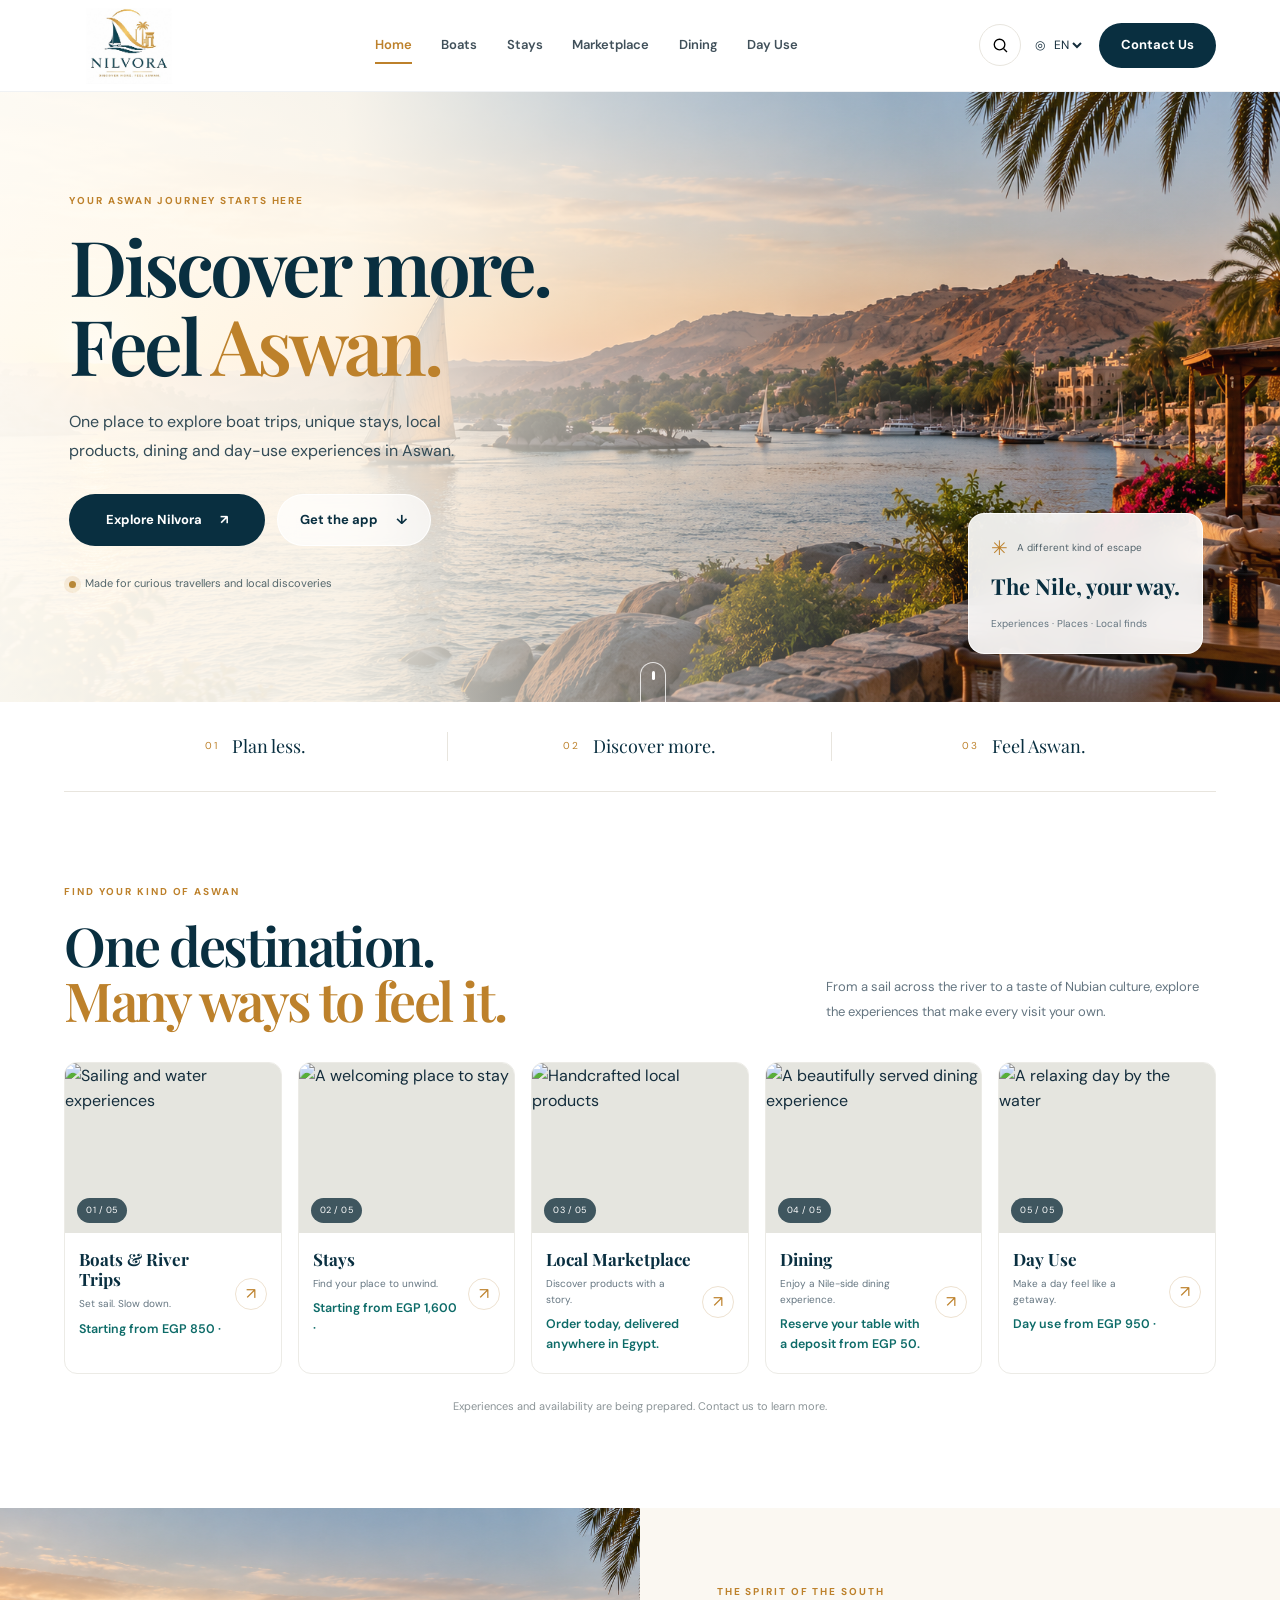
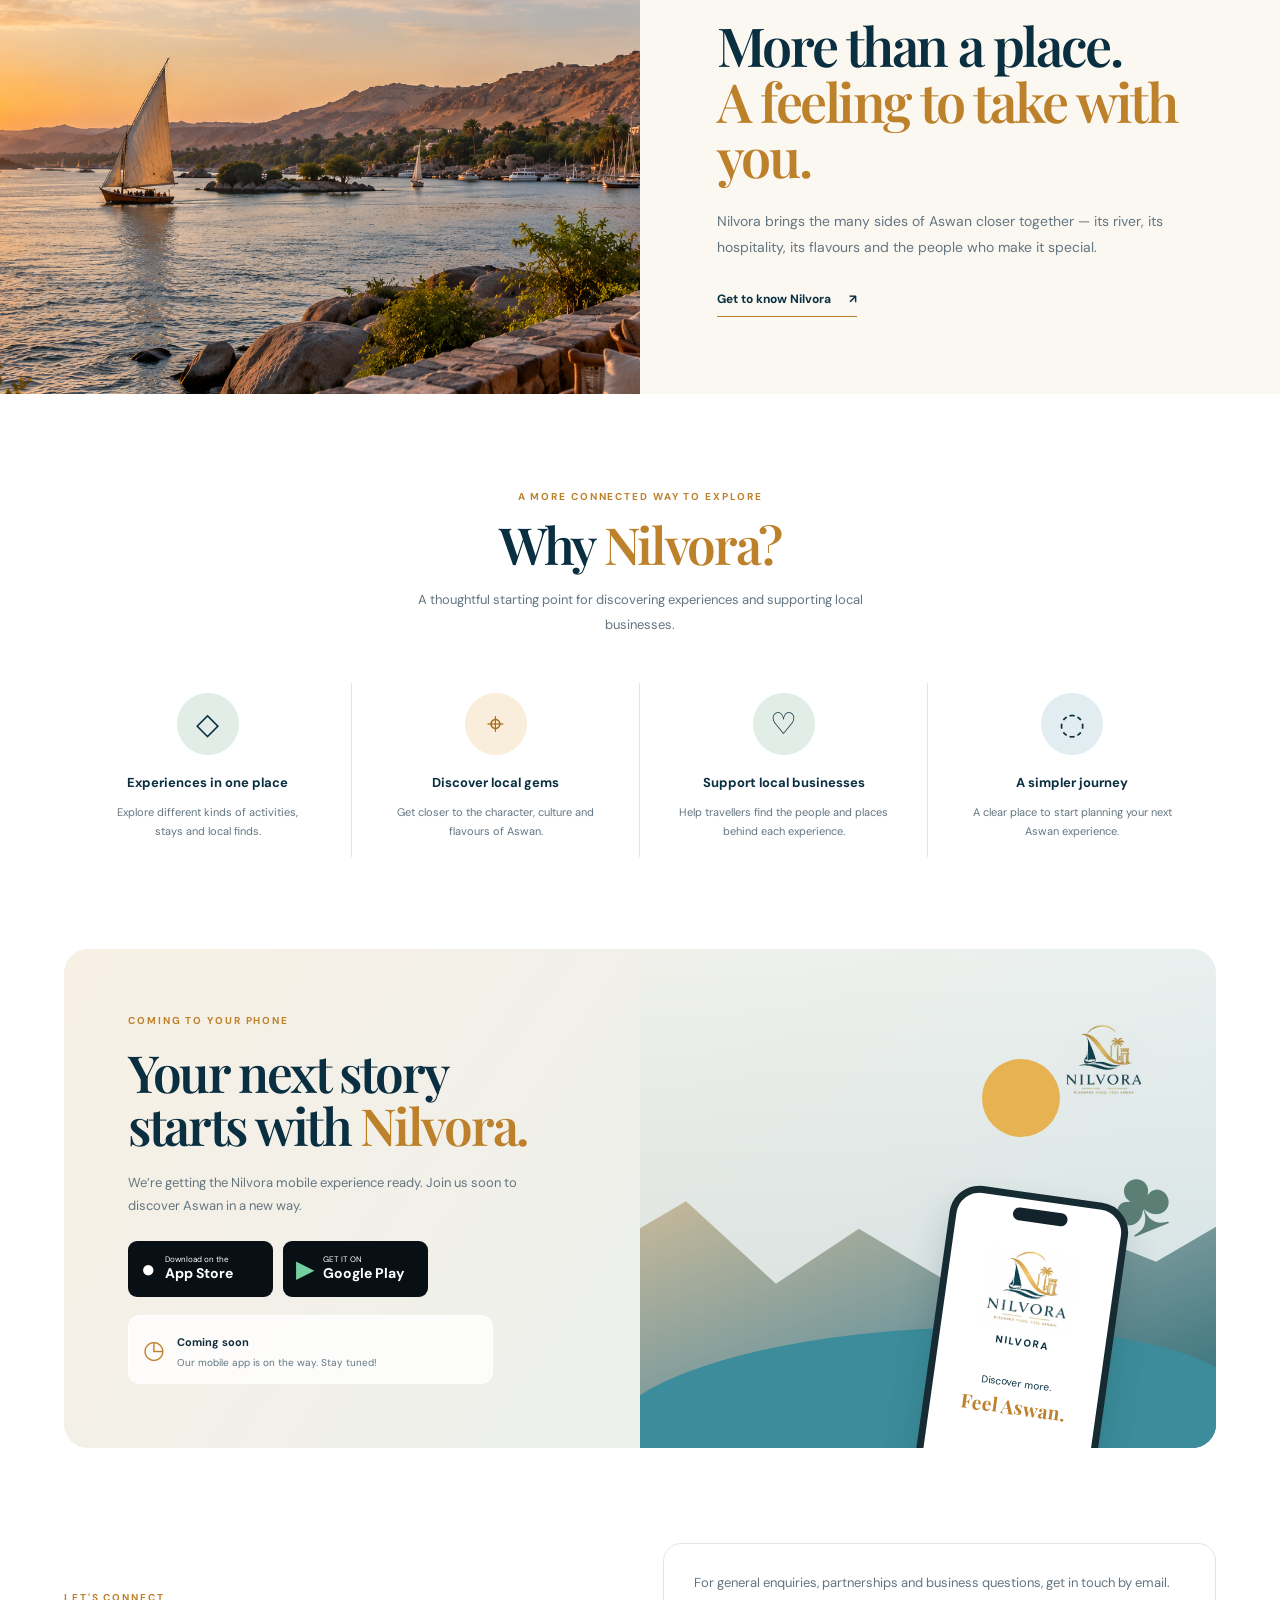
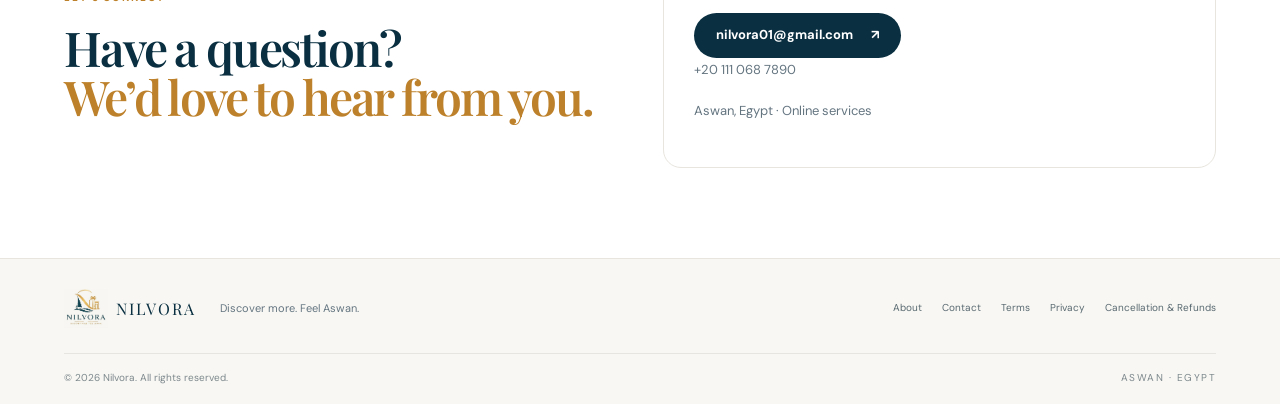
==== commit b1936b9f: "new images" ====
--- a/index.html
+++ b/index.html
@@ -72,23 +72,54 @@
       <div class="experience-grid">
         <a class="experience-card" href="#contact">
           <div class="card-image"><img loading="lazy" src="https://media.nilvora.online/Golden-Hour%20Felucca%20River%20Cruise.png" alt="Sailing and water experiences"><span class="card-index">01 / 05</span></div>
-          <div class="card-copy"><div><h3 data-en="Boats & River Trips" data-ar="المراكب ورحلات النيل">Boats & River Trips</h3><p data-en="Set sail. Slow down." data-ar="أبحر واستمتع باللحظة.">Set sail. Slow down.</p><p class="price-note" data-en="Starting from EGP 850 · Final price depends on the trip" data-ar="تبدأ الأسعار من 850 جنيهًا · السعر النهائي حسب الرحلة">Starting from EGP 850 · Final price depends on the trip</p></div><span class="card-arrow">↗</span></div>
+          <div class="card-copy"><div><h3 data-en="Boats & River Trips" data-ar="المراكب ورحلات النيل">Boats & River Trips</h3><p data-en="Set sail. Slow down." data-ar="أبحر واستمتع باللحظة.">Set sail. Slow down.</p><p class="price-note" data-en="Starting from EGP 850 ·" data-ar="تبدأ الأسعار من 850 جنيهًا">Starting from EGP 850 ·</p></div><span class="card-arrow">↗</span></div>
         </a>
         <a class="experience-card" href="#contact">
-          <div class="card-image"><img loading="lazy" src="https://images.unsplash.com/photo-1611892440504-42a792e24d32?auto=format&fit=crop&w=900&q=85" alt="A welcoming place to stay"><span class="card-index">02 / 05</span></div>
-          <div class="card-copy"><div><h3 data-en="Stays" data-ar="الإقامات">Stays</h3><p data-en="Find your place to unwind." data-ar="اعثر على مكانك للاسترخاء.">Find your place to unwind.</p><p class="price-note" data-en="Starting from EGP 1,600 · Final price depends on the stay" data-ar="تبدأ الأسعار من 1600 جنيه · السعر النهائي حسب الإقامة">Starting from EGP 1,600 · Final price depends on the stay</p></div><span class="card-arrow">↗</span></div>
+          <div class="card-image"><img loading="lazy" src="https://media.nilvora.online/Golden-Hour%20Nile%20Oasis%20Retreat.png" alt="A welcoming place to stay"><span class="card-index">02 / 05</span></div>
+          <div class="card-copy"><div><h3 data-en="Stays" data-ar="الإقامات">Stays</h3><p data-en="Find your place to unwind." data-ar="اعثر على مكانك للاسترخاء.">Find your place to unwind.</p><p class="price-note" data-en="Starting from EGP 1,600 ·" data-ar="تبدأ الأسعار من 1600 جنيه .">Starting from EGP 1,600 ·</p></div><span class="card-arrow">↗</span></div>
         </a>
         <a class="experience-card" href="#contact">
-          <div class="card-image"><img loading="lazy" src="https://images.unsplash.com/photo-1531058020387-3be344556be6?auto=format&fit=crop&w=900&q=85" alt="Handcrafted local products"><span class="card-index">03 / 05</span></div>
-          <div class="card-copy"><div><h3 data-en="Local Marketplace" data-ar="السوق المحلي">Local Marketplace</h3><p data-en="Discover products with a story." data-ar="منتجات محلية لكل منها حكاية.">Discover products with a story.</p><p class="price-note" data-en="Products starting from EGP 400" data-ar="المنتجات تبدأ من 400 جنيه">Products starting from EGP 400</p></div><span class="card-arrow">↗</span></div>
-        </a>
-        <a class="experience-card" href="#contact">
-          <div class="card-image"><img loading="lazy" src="https://images.unsplash.com/photo-1414235077428-338989a2e8c0?auto=format&fit=crop&w=900&q=85" alt="A beautifully served dining experience"><span class="card-index">04 / 05</span></div>
-          <div class="card-copy"><div><h3 data-en="Dining" data-ar="المطاعم">Dining</h3><p data-en="Taste the local flavour." data-ar="تذوق نكهات المكان.">Taste the local flavour.</p></div><span class="card-arrow">↗</span></div>
-        </a>
-        <a class="experience-card" href="#contact">
-          <div class="card-image"><img loading="lazy" src="https://images.unsplash.com/photo-1507525428034-b723cf961d3e?auto=format&fit=crop&w=900&q=85" alt="A relaxing day by the water"><span class="card-index">05 / 05</span></div>
-          <div class="card-copy"><div><h3 data-en="Day Use" data-ar="تجارب اليوم الواحد">Day Use</h3><p data-en="Make a day feel like a getaway." data-ar="اجعل يومك إجازة صغيرة.">Make a day feel like a getaway.</p><p class="price-note" data-en="Day use from EGP 950 · Deposit details confirmed before booking" data-ar="اليوم الواحد يبدأ من 950 جنيهًا · يتم تأكيد تفاصيل العربون قبل الحجز">Day use from EGP 950 · Deposit details confirmed before booking</p></div><span class="card-arrow">↗</span></div>
+      <div class="card-image">
+        <img loading="lazy"
+            src="https://media.nilvora.online/a_vibrant_detailed_street_market_scene_in_warm_go.png"
+            alt="Handcrafted local products">
+        <span class="card-index">03 / 05</span>
+      </div>
+      <div class="card-copy">
+        <div>
+          <h3 data-en="Local Marketplace" data-ar="السوق المحلي">Local Marketplace</h3>
+          <p data-en="Discover products with a story."
+            data-ar="اكتشف منتجات محلية لكل منها حكاية.">Discover products with a story.</p>
+          <p class="price-note"
+            data-en="Order today, delivered anywhere in Egypt."
+            data-ar="اطلب الآن ونوصّل طلبك لأي مكان في مصر.">Order today, delivered anywhere in Egypt.</p>
+        </div>
+        <span class="card-arrow">↗</span>
+      </div>
+    </a>
+
+    <a class="experience-card" href="#contact">
+      <div class="card-image">
+        <img loading="lazy"
+            src="https://media.nilvora.online/a_warm_cinematic_high_resolution_outdoor_waterfr.png"
+            alt="A beautifully served dining experience">
+        <span class="card-index">04 / 05</span>
+      </div>
+      <div class="card-copy">
+        <div>
+          <h3 data-en="Dining" data-ar="المطاعم">Dining</h3>
+          <p data-en="Enjoy a Nile-side dining experience."
+            data-ar="استمتع بتجربة طعام على ضفاف النيل.">Enjoy a Nile-side dining experience.</p>
+          <p class="price-note"
+            data-en="Reserve your table with a deposit from EGP 50."
+            data-ar="احجز مكانك في مطعم على النيل بعربون يبدأ من 50 جنيهًا.">Reserve your table with a deposit from EGP 50.</p>
+        </div>
+        <span class="card-arrow">↗</span>
+      </div>
+    </a>
+            <a class="experience-card" href="#contact">
+              <div class="card-image"><img loading="lazy" src="https://media.nilvora.online/wide_sunlit_resort_scene_in_a_realistic_travel_ph.png" alt="A relaxing day by the water"><span class="card-index">05 / 05</span></div>
+              <div class="card-copy"><div><h3 data-en="Day Use" data-ar="تجارب اليوم الواحد">Day Use</h3><p data-en="Make a day feel like a getaway." data-ar="اجعل يومك إجازة صغيرة.">Make a day feel like a getaway.</p><p class="price-note" data-en="Day use from EGP 950 ·" data-ar="اليوم الواحد يبدأ من 950 جنيهًا">Day use from EGP 950 ·</p></div><span class="card-arrow">↗</span></div>
         </a>
       </div>
       <p class="availability-note" data-en="Experiences and availability are being prepared. Contact us to learn more." data-ar="نعمل على تجهيز التجارب والتوافر. تواصل معنا لمعرفة المزيد.">Experiences and availability are being prepared. Contact us to learn more.</p>
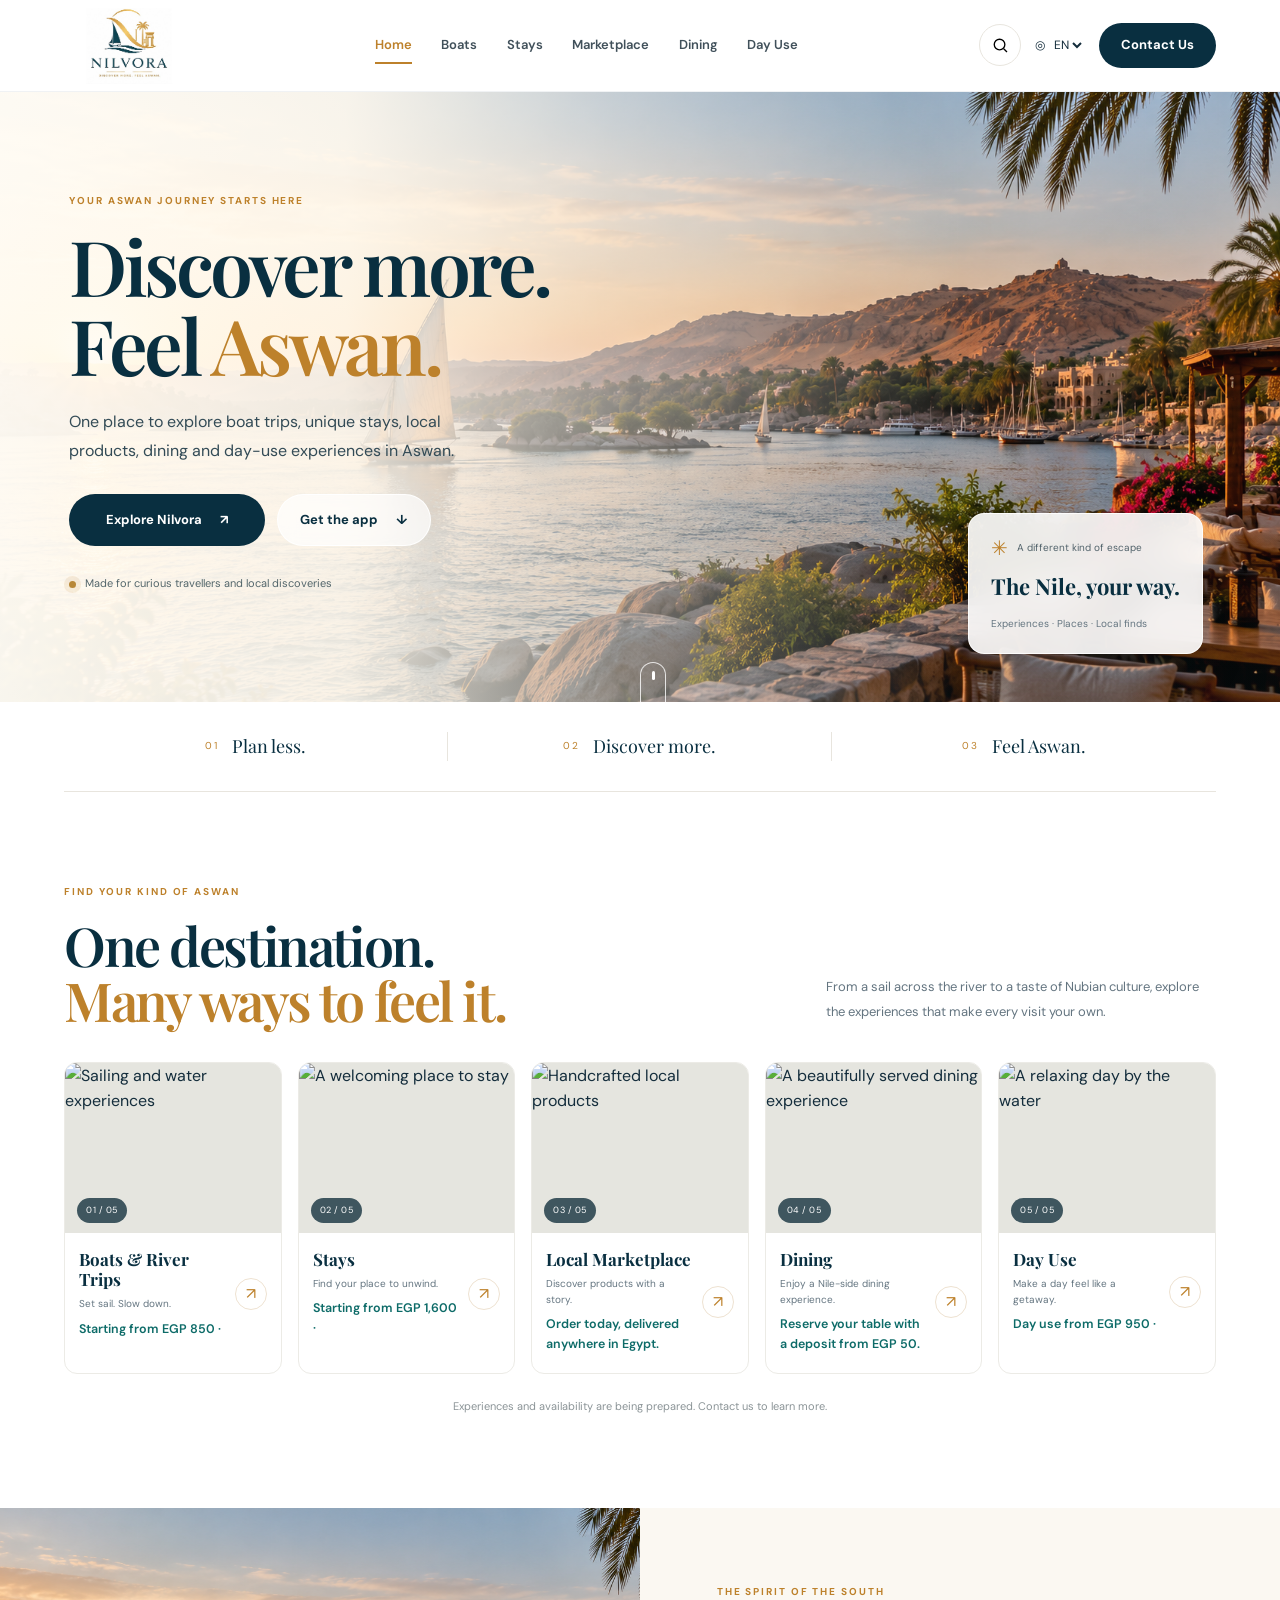
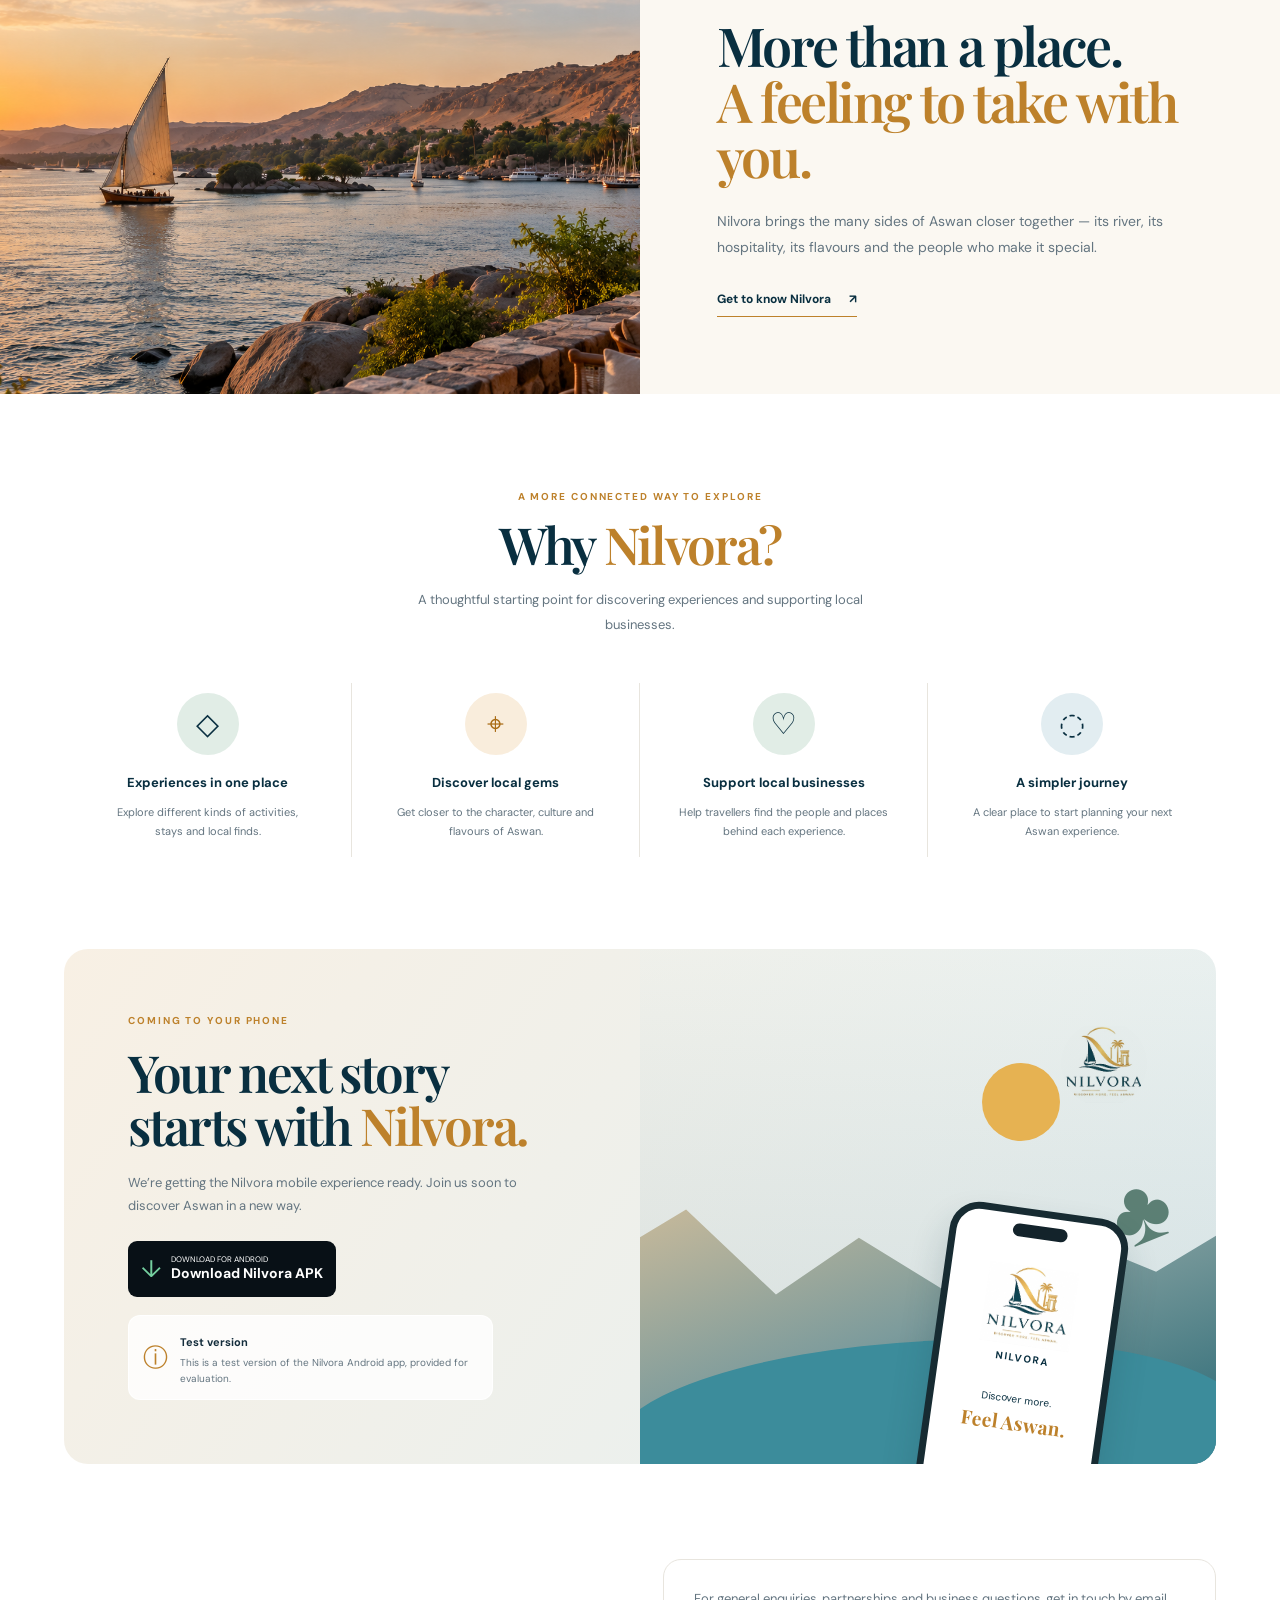
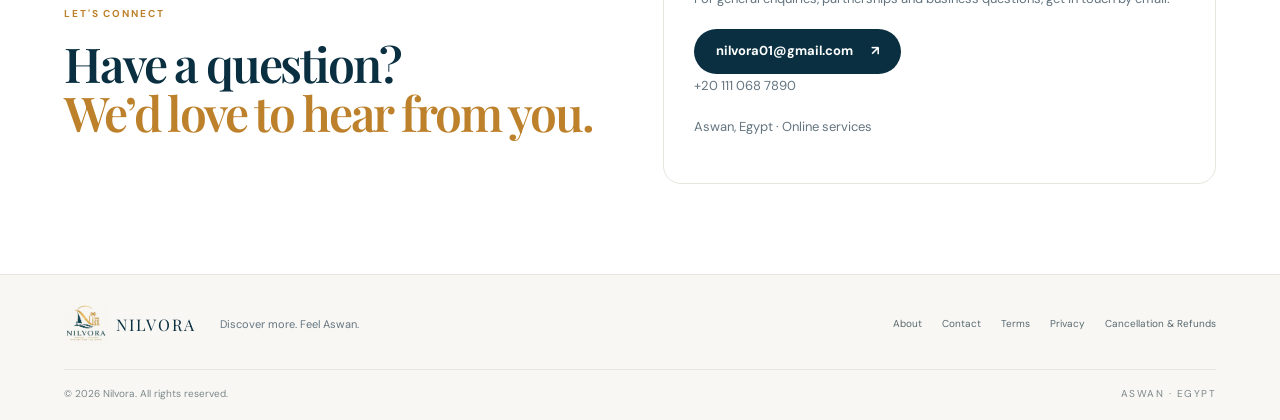
==== commit 9bca1610: "add html2" ====
--- a/index.html
+++ b/index.html
@@ -155,10 +155,25 @@
         <h2 data-en="Your next story<br>starts with <em>Nilvora.</em>" data-ar="حكايتك القادمة<br>تبدأ مع <em>نيلفورا.</em>">Your next story<br>starts with <em>Nilvora.</em></h2>
         <p data-en="We’re getting the Nilvora mobile experience ready. Join us soon to discover Aswan in a new way." data-ar="نعمل على تجهيز تجربة نيلفورا للموبايل. انضم إلينا قريبًا لاكتشاف أسوان بطريقة جديدة.">We’re getting the Nilvora mobile experience ready. Join us soon to discover Aswan in a new way.</p>
         <div class="store-buttons">
-          <button class="store-badge" data-coming-soon aria-label="App Store coming soon"><span class="store-symbol">●</span><span><small data-en="Download on the" data-ar="حمّل من">Download on the</small><strong>App Store</strong></span></button>
-          <button class="store-badge" data-coming-soon aria-label="Google Play coming soon"><span class="play-symbol">▶</span><span><small data-en="GET IT ON" data-ar="احصل عليه من">GET IT ON</small><strong>Google Play</strong></span></button>
+          <a class="store-badge app-download-button"
+             href="/download/nilvora-android.apk"
+             download
+             aria-label="Download the Nilvora Android test app">
+            <span class="play-symbol">↓</span>
+            <span>
+              <small data-en="DOWNLOAD FOR ANDROID" data-ar="تحميل للأندرويد">DOWNLOAD FOR ANDROID</small>
+              <strong data-en="Download Nilvora APK" data-ar="تحميل تطبيق نيلفورا">Download Nilvora APK</strong>
+            </span>
+          </a>
         </div>
-        <div class="coming-note"><span class="clock-icon">◷</span><div><strong data-en="Coming soon" data-ar="قريبًا">Coming soon</strong><p data-en="Our mobile app is on the way. Stay tuned!" data-ar="تطبيقنا قيد التجهيز. ترقبوا الإطلاق!">Our mobile app is on the way. Stay tuned!</p></div></div>
+        <div class="coming-note app-test-note">
+          <span class="clock-icon">ⓘ</span>
+          <div>
+            <strong data-en="Test version" data-ar="نسخة تجريبية">Test version</strong>
+            <p data-en="This is a test version of the Nilvora Android app, provided for evaluation."
+               data-ar="هذه نسخة تجريبية من تطبيق نيلفورا لنظام أندرويد، مخصصة للتقييم والاختبار، وليست النسخة النهائية.">This is a test version of the Nilvora Android app, provided for evaluation.</p>
+          </div>
+        </div>
       </div>
       <div class="download-art"><img src="assets/nilvora-logo.jpeg" alt="Nilvora" class="download-logo"><div class="art-sun"></div><div class="art-horizon"></div><div class="art-wave"></div><div class="art-palm">♣</div><div class="art-phone"><div class="phone-speaker"></div><img src="assets/nilvora-logo.jpeg" alt=""><span>NILVORA</span><small data-en="Discover more." data-ar="اكتشف أكثر.">Discover more.</small><b data-en="Feel Aswan." data-ar="عِش أسوان.">Feel Aswan.</b></div></div>
     </section>
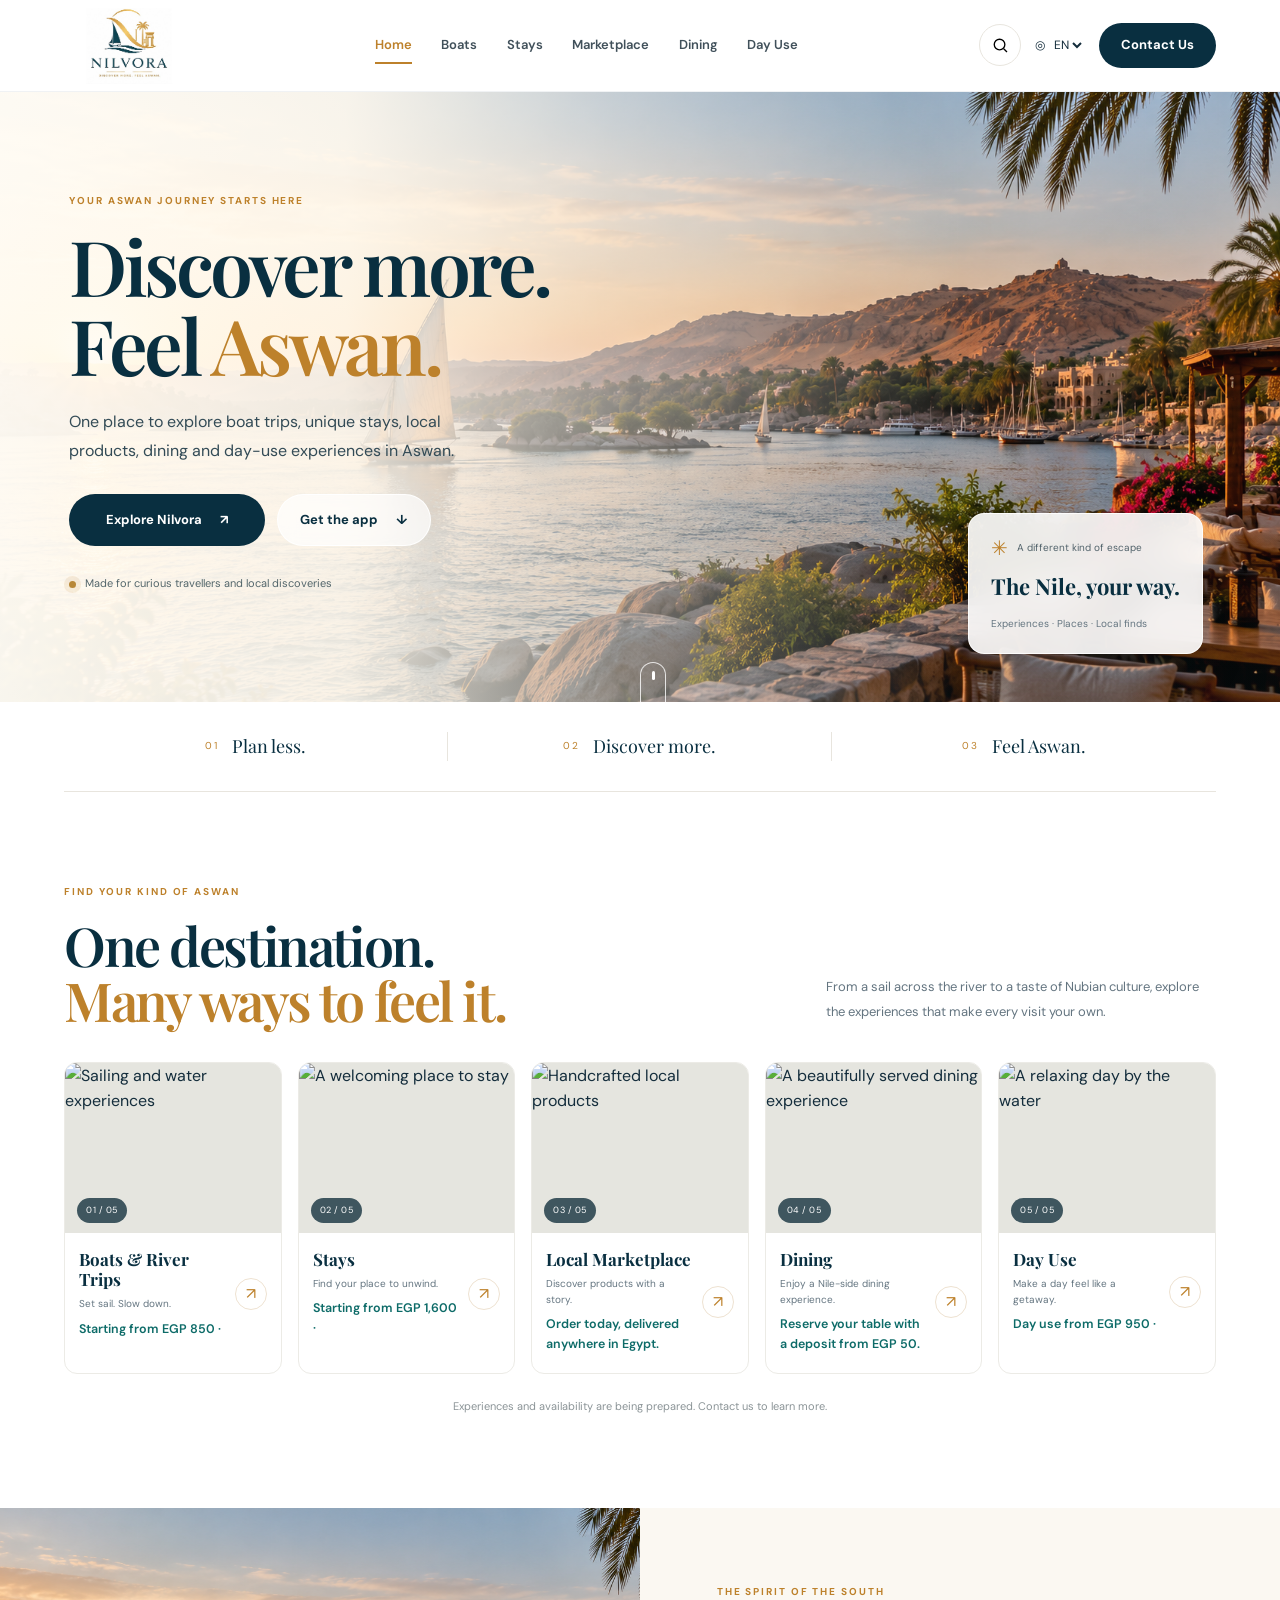
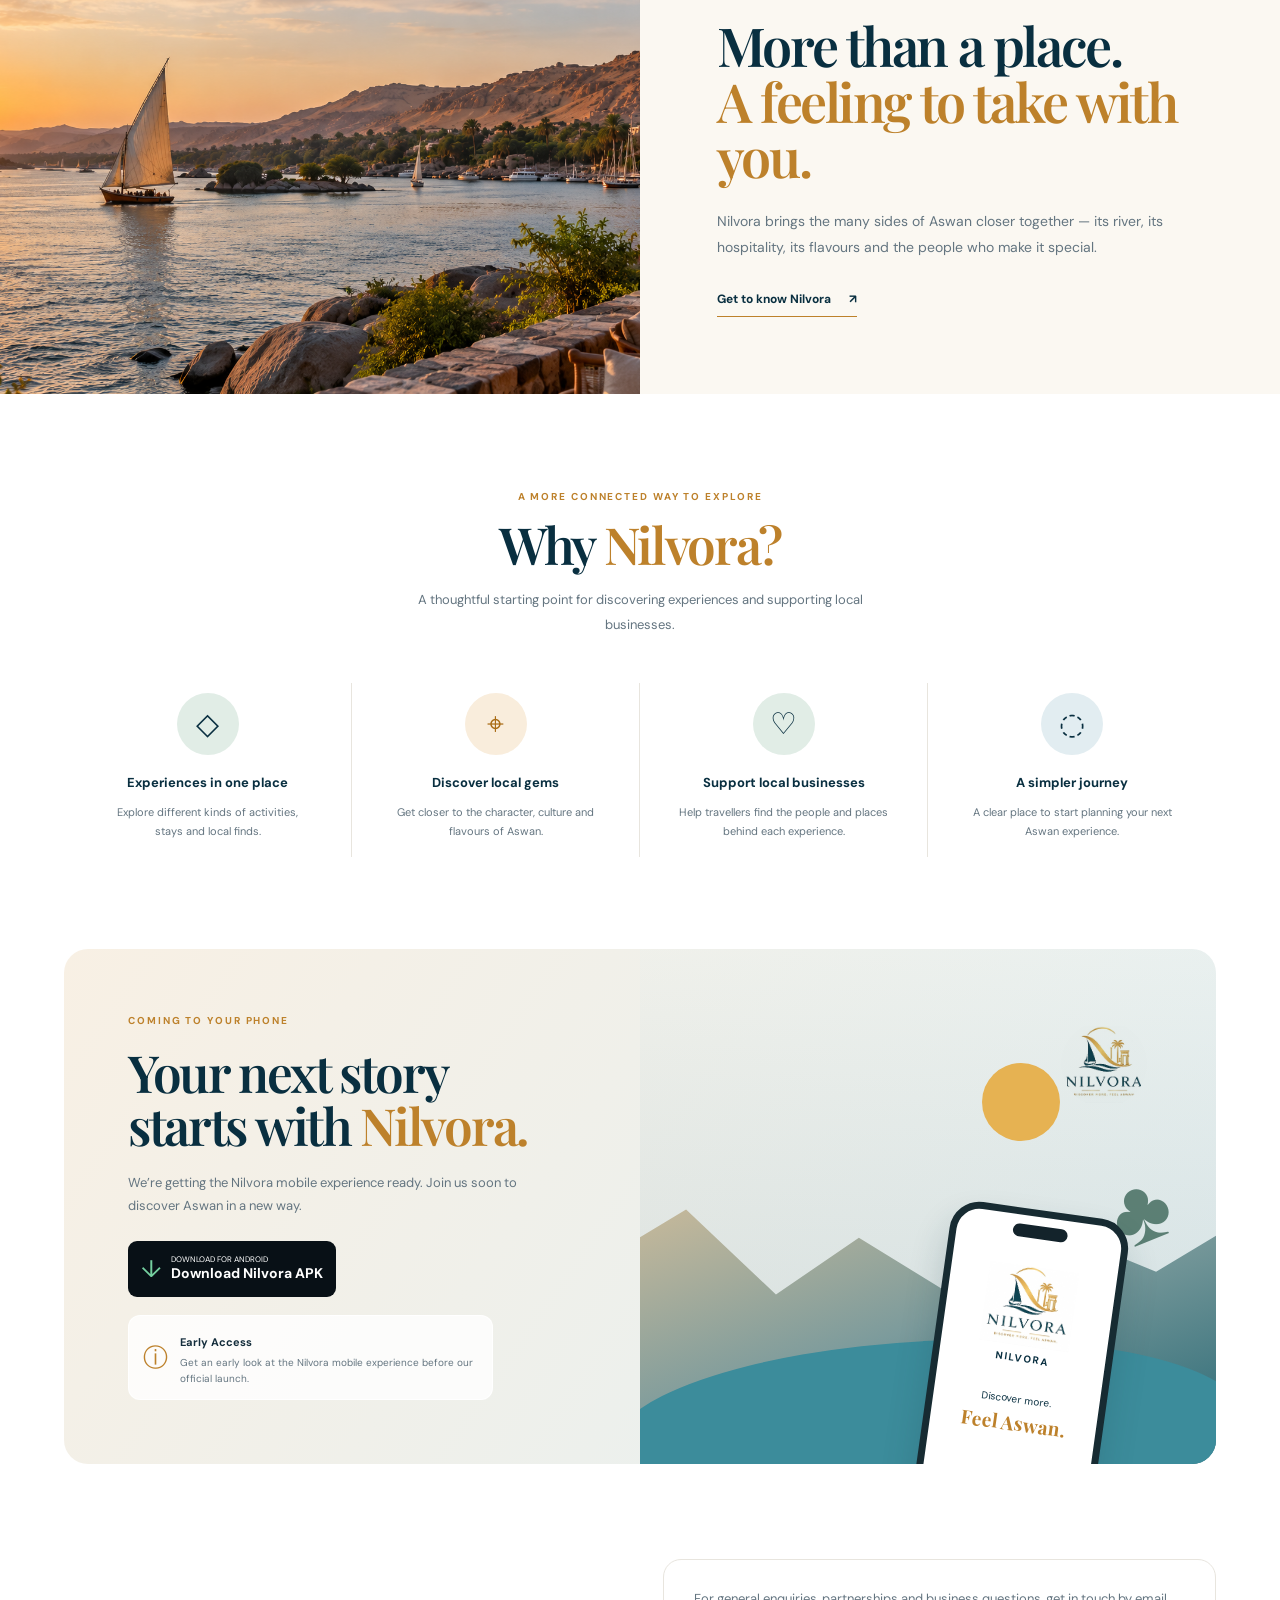
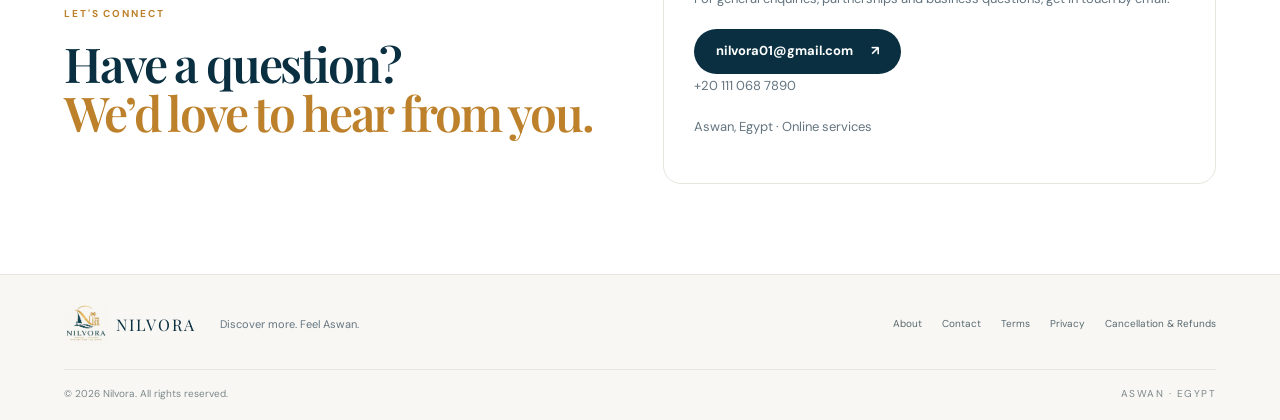
==== commit 44b17cd6: "add html3" ====
--- a/index.html
+++ b/index.html
@@ -169,9 +169,9 @@
         <div class="coming-note app-test-note">
           <span class="clock-icon">ⓘ</span>
           <div>
-            <strong data-en="Test version" data-ar="نسخة تجريبية">Test version</strong>
-            <p data-en="This is a test version of the Nilvora Android app, provided for evaluation."
-               data-ar="هذه نسخة تجريبية من تطبيق نيلفورا لنظام أندرويد، مخصصة للتقييم والاختبار، وليست النسخة النهائية.">This is a test version of the Nilvora Android app, provided for evaluation.</p>
+            <strong data-en="Early Access" data-ar="إتاحة مبكرة">Early Access</strong>
+            <p data-en="Get an early look at the Nilvora mobile experience before our official launch."
+              data-ar="اكتشف تجربة نيلفورا على هاتفك قبل الإطلاق الرسمي.">Get an early look at the Nilvora mobile experience before our official launch.</p>
           </div>
         </div>
       </div>
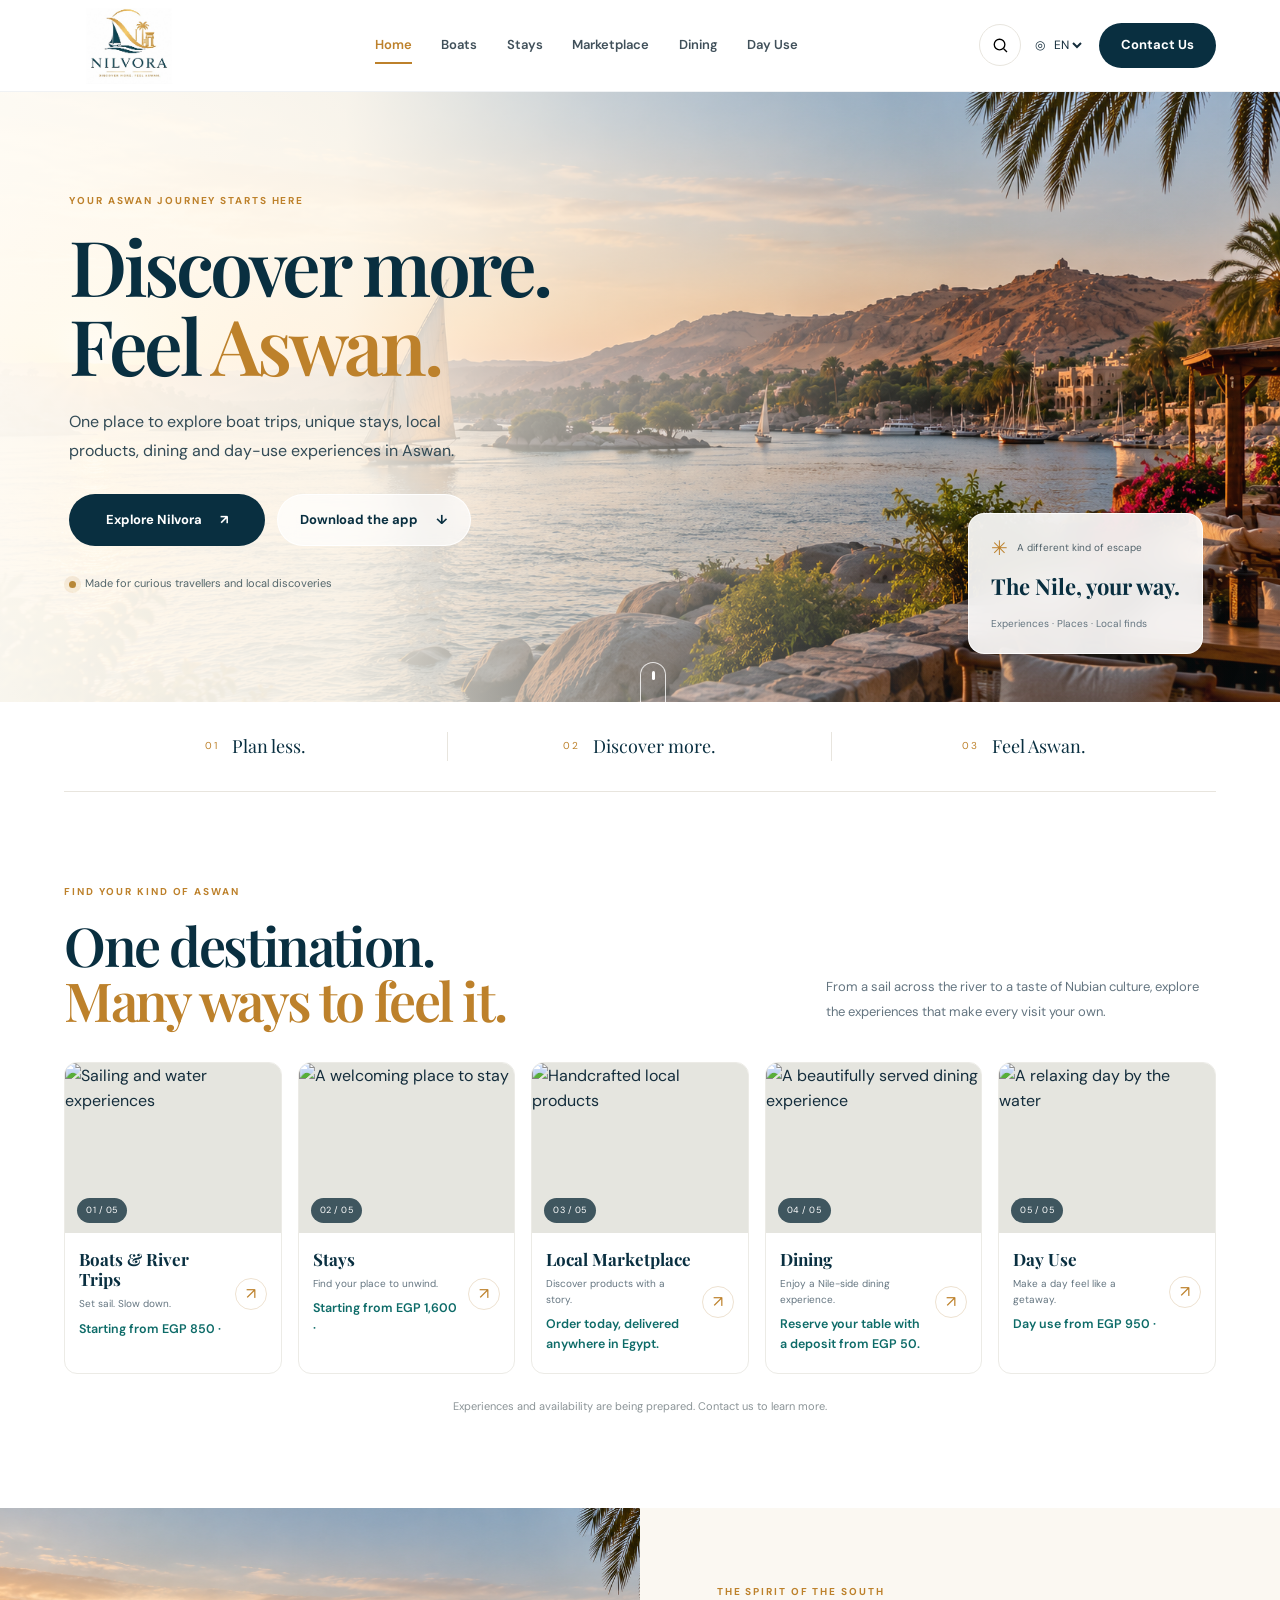
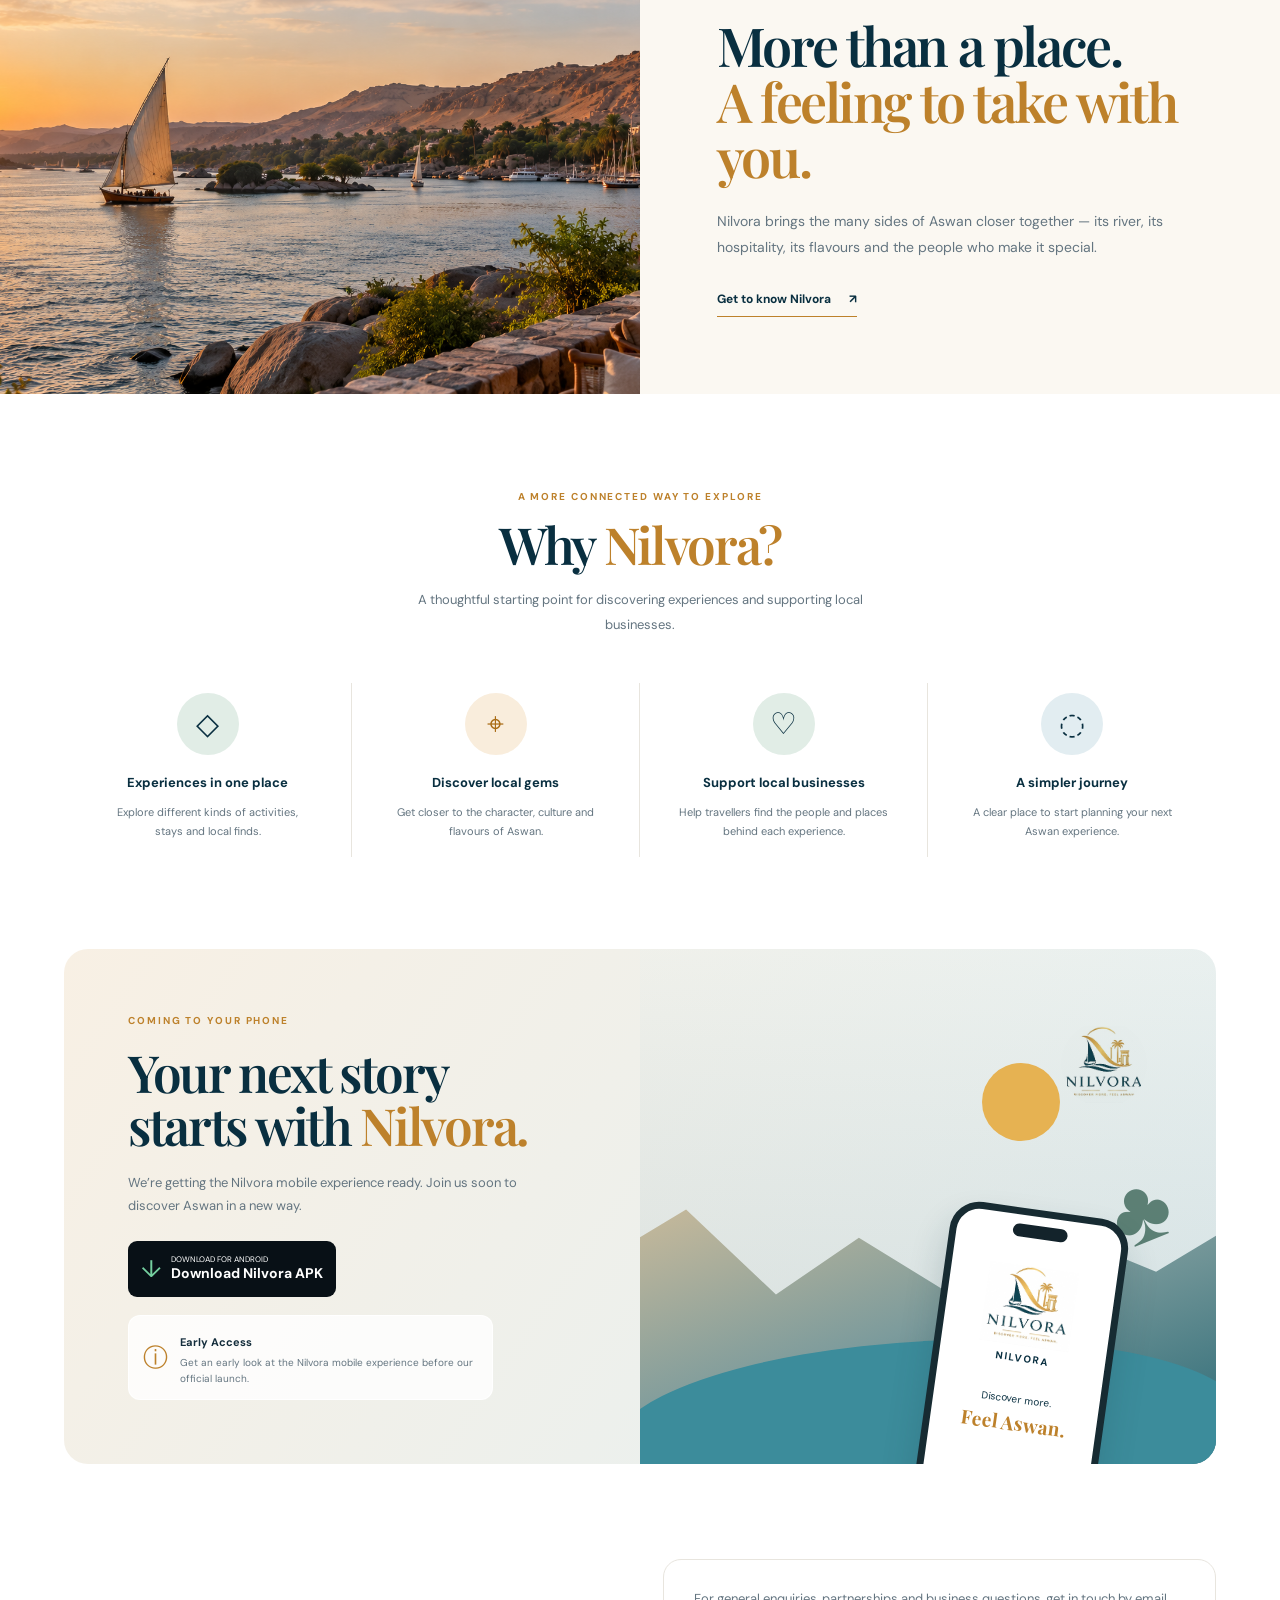
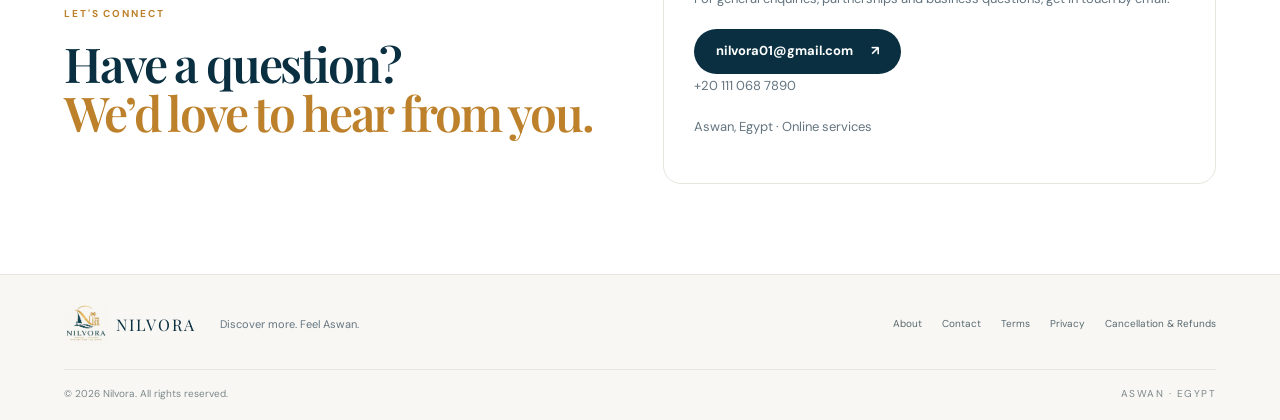
==== commit 164fc6cd: "add correct layout2" ====
--- a/index.html
+++ b/index.html
@@ -46,7 +46,12 @@
         <p class="hero-copy" data-en="One place to explore boat trips, unique stays, local products, dining and day-use experiences in Aswan." data-ar="مكان واحد لاكتشاف رحلات المراكب والإقامات المميزة والمنتجات المحلية والمطاعم وتجارب اليوم الواحد في أسوان.">One place to explore boat trips, unique stays, local products, dining and day-use experiences in Aswan.</p>
         <div class="hero-buttons">
           <a class="button button-dark button-large" href="#experiences"><span data-en="Explore Nilvora" data-ar="اكتشف نيلفورا">Explore Nilvora</span><span aria-hidden="true">↗</span></a>
-          <button class="button button-glass" data-coming-soon><span data-en="Get the app" data-ar="حمّل التطبيق">Get the app</span><span aria-hidden="true">↓</span></button>
+          <a class="button button-glass"
+            href="/download/nilvora-android.apk"
+            download="Nilvora.apk">
+              <span data-en="Download the app" data-ar="حمّل التطبيق">Download the app</span>
+              <span aria-hidden="true">↓</span>
+          </a>
         </div>
         <div class="hero-note"><span class="note-dot"></span><span data-en="Made for curious travellers and local discoveries" data-ar="للمسافرين ومحبي اكتشاف التجارب المحلية">Made for curious travellers and local discoveries</span></div>
       </div>
--- a/css/styles.css
+++ b/css/styles.css
@@ -21,3 +21,9 @@
 .price-note { margin-top: 0.45rem !important; color: var(--teal, #0d6b68) !important; font-size: 0.78rem !important; line-height: 1.45; font-weight: 600; }
 .contact-detail { margin: 0.45rem 0 0; }
 .contact-detail a { color: inherit; text-decoration: none; }
+
+/* Move the floating card to the left in RTL layout */
+[dir="rtl"] .hero-floating-card {
+    right: auto;
+    left: 6%;
+}
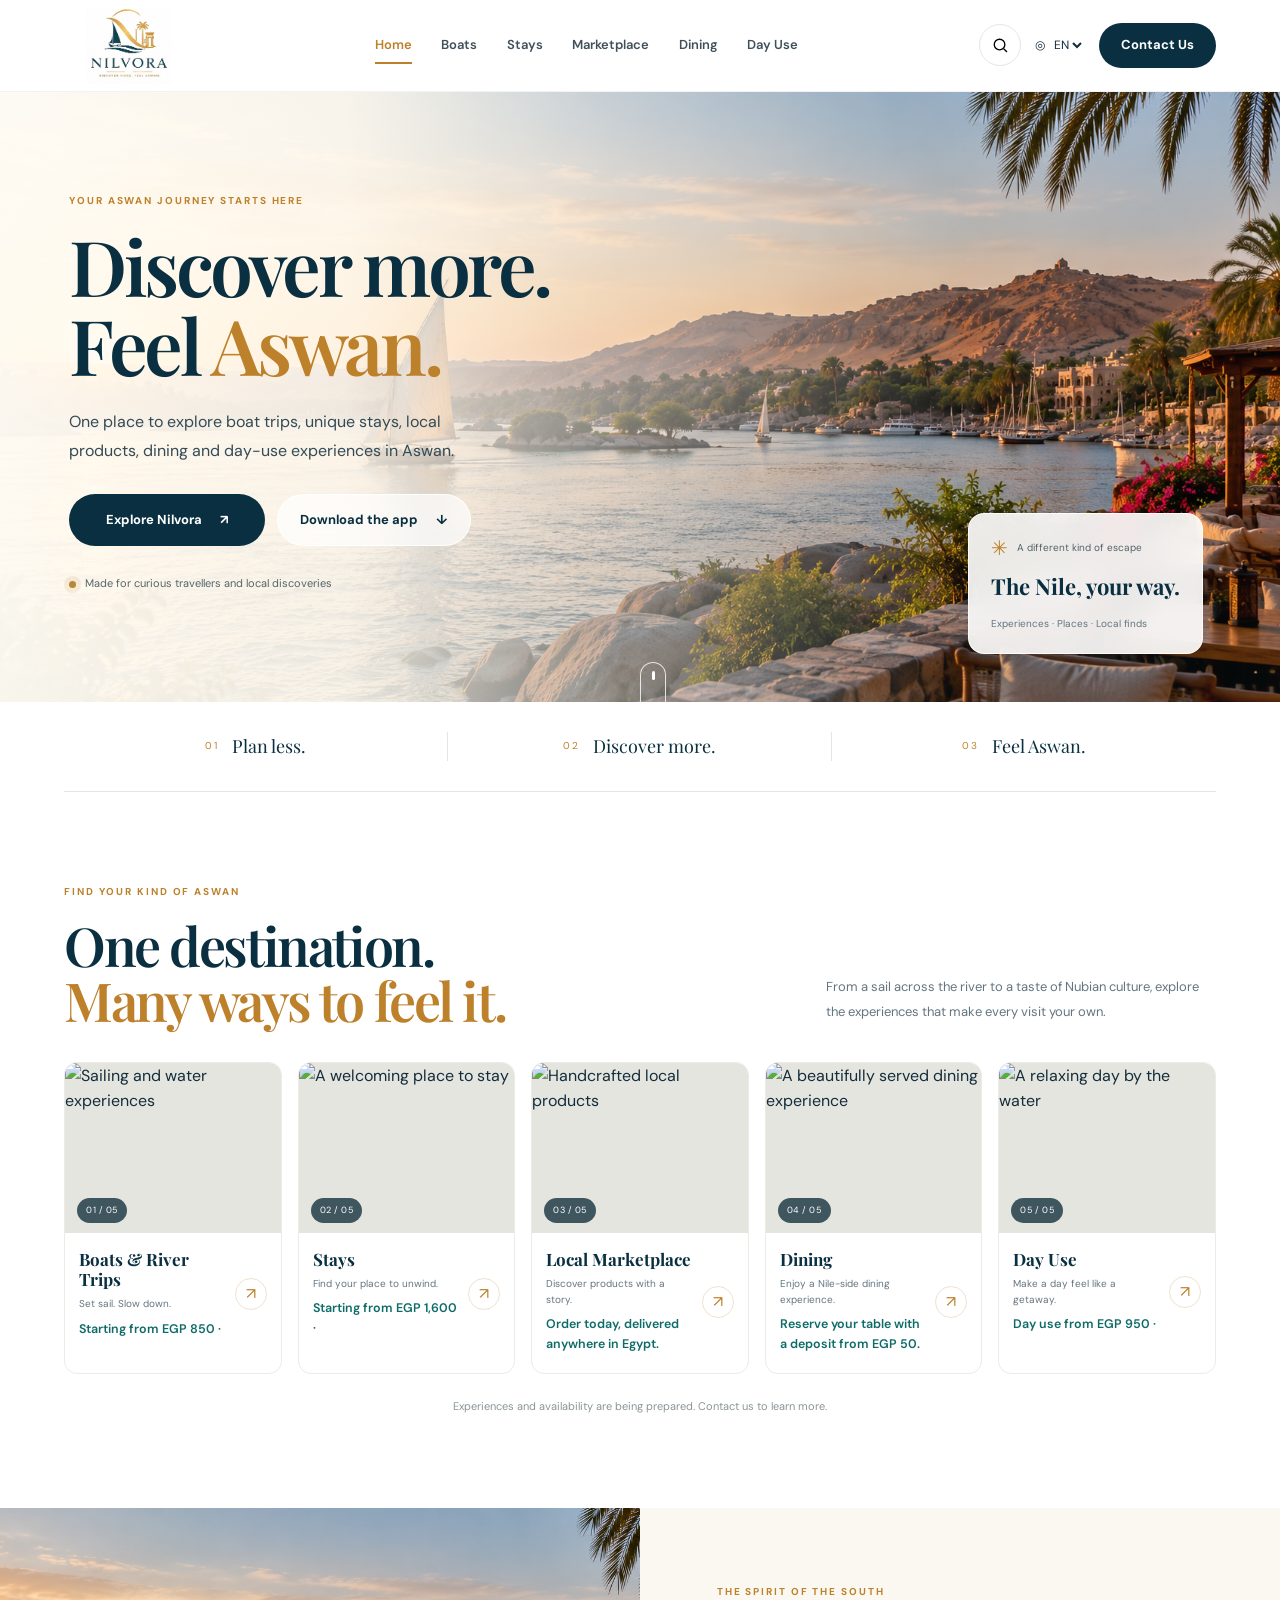
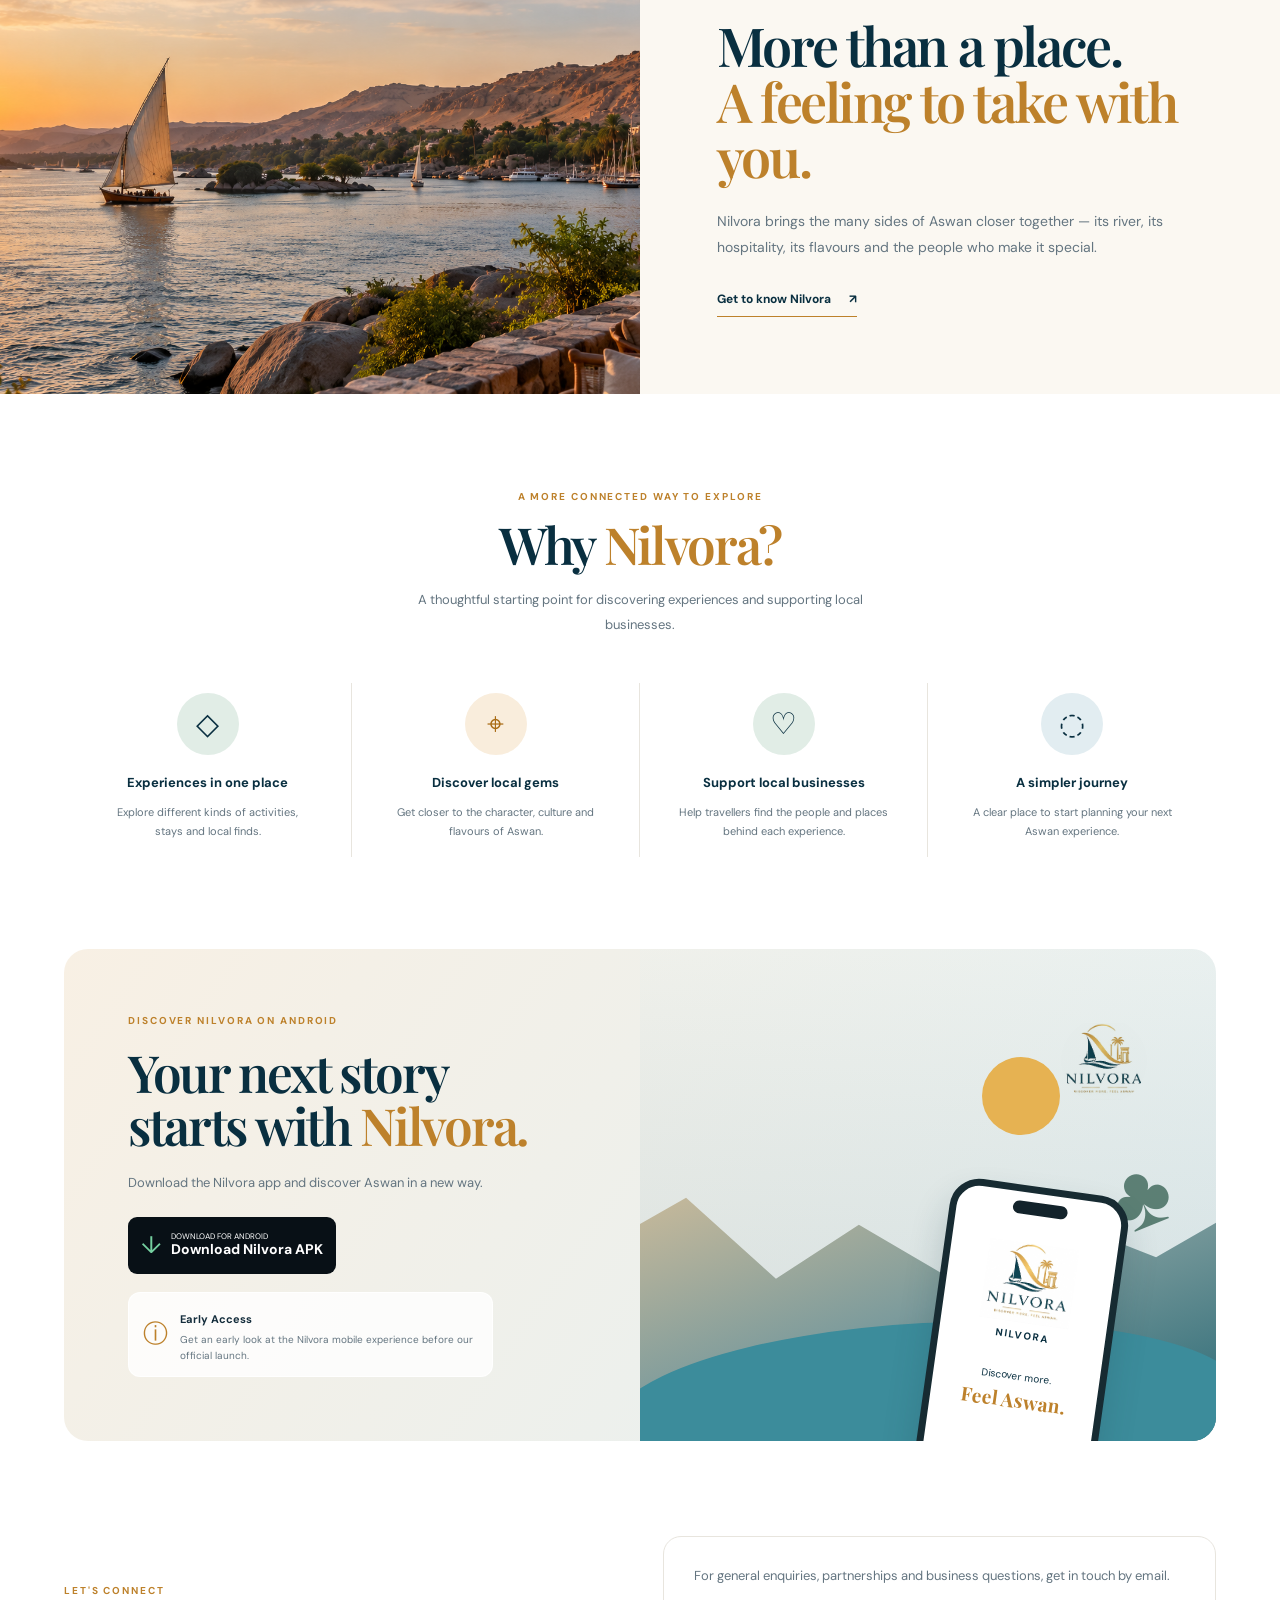
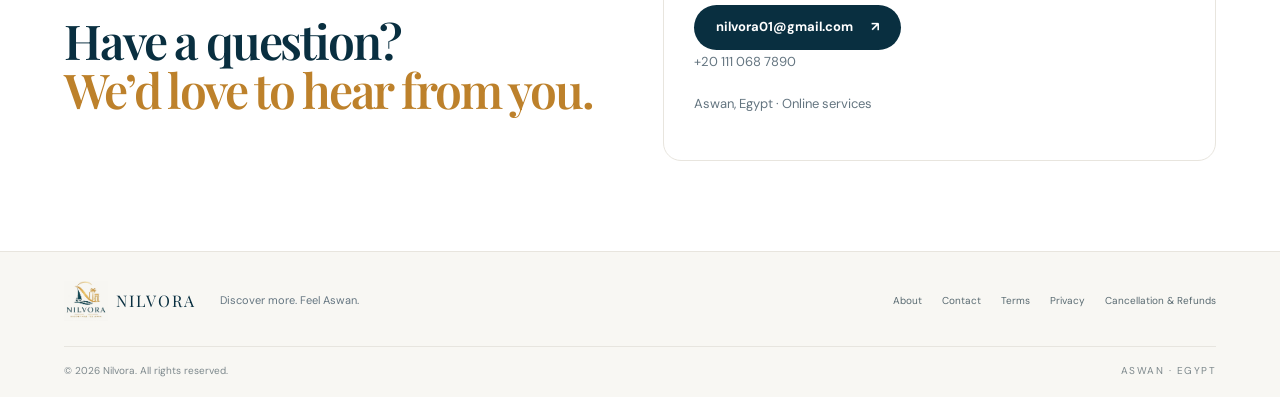
==== commit 64308d04: "fix" ====
--- a/index.html
+++ b/index.html
@@ -1,3 +1,4 @@
+
 <!doctype html>
 <html lang="en">
 <head>
@@ -14,13 +15,22 @@
   <link rel="stylesheet" href="css/styles.css">
   <script defer src="js/main.js"></script>
 </head>
+
 <body>
   <a class="skip-link" href="#main">Skip to content</a>
+
   <header class="site-header">
     <a class="brand" href="index.html" aria-label="Nilvora home">
       <img src="assets/nilvora-logo.jpeg" alt="Nilvora logo">
     </a>
-    <button class="menu-toggle" aria-expanded="false" aria-controls="primary-nav" aria-label="Open navigation"><span></span><span></span><span></span></button>
+
+    <button class="menu-toggle"
+            aria-expanded="false"
+            aria-controls="primary-nav"
+            aria-label="Open navigation">
+      <span></span><span></span><span></span>
+    </button>
+
     <nav id="primary-nav" class="primary-nav" aria-label="Main navigation">
       <a class="active" href="#home" data-en="Home" data-ar="الرئيسية">Home</a>
       <a href="#experiences" data-en="Boats" data-ar="المراكب">Boats</a>
@@ -29,141 +39,377 @@
       <a href="#experiences" data-en="Dining" data-ar="المطاعم">Dining</a>
       <a href="#experiences" data-en="Day Use" data-ar="اليوم الواحد">Day Use</a>
     </nav>
+
     <div class="header-actions">
-      <button class="icon-button search-toggle" aria-label="Show search" title="Search"><svg viewBox="0 0 24 24" aria-hidden="true"><circle cx="10.8" cy="10.8" r="6.7"></circle><path d="m16 16 4.2 4.2"></path></svg></button>
-      <label class="language-picker"><span aria-hidden="true">◎</span><select id="language-select" aria-label="Choose language"><option value="en">EN</option><option value="ar">AR</option></select></label>
-      <a class="button button-dark header-contact" href="#contact" data-en="Contact Us" data-ar="تواصل معنا">Contact Us</a>
+      <button class="icon-button search-toggle"
+              aria-label="Show search"
+              title="Search">
+        <svg viewBox="0 0 24 24" aria-hidden="true">
+          <circle cx="10.8" cy="10.8" r="6.7"></circle>
+          <path d="m16 16 4.2 4.2"></path>
+        </svg>
+      </button>
+
+      <label class="language-picker">
+        <span aria-hidden="true">◎</span>
+        <select id="language-select" aria-label="Choose language">
+          <option value="en">EN</option>
+          <option value="ar">AR</option>
+        </select>
+      </label>
+
+      <a class="button button-dark header-contact"
+         href="#contact"
+         data-en="Contact Us"
+         data-ar="تواصل معنا">Contact Us</a>
     </div>
   </header>
 
   <main id="main">
+
+    <!-- Hero Section -->
     <section class="hero" id="home">
-      <div class="hero-photo" role="img" aria-label="Golden-hour view of feluccas sailing on the Nile near Aswan"></div>
+      <div class="hero-photo"
+           role="img"
+           aria-label="Golden-hour view of feluccas sailing on the Nile near Aswan"></div>
       <div class="hero-wash"></div>
+
       <div class="hero-content">
-        <p class="eyebrow" data-en="YOUR ASWAN JOURNEY STARTS HERE" data-ar="رحلتك في أسوان تبدأ من هنا">YOUR ASWAN JOURNEY STARTS HERE</p>
-        <h1 data-en="Discover more.<br>Feel <em>Aswan.</em>" data-ar="اكتشف أكثر.<br>عِش سحر <em>أسوان.</em>">Discover more.<br>Feel <em>Aswan.</em></h1>
-        <p class="hero-copy" data-en="One place to explore boat trips, unique stays, local products, dining and day-use experiences in Aswan." data-ar="مكان واحد لاكتشاف رحلات المراكب والإقامات المميزة والمنتجات المحلية والمطاعم وتجارب اليوم الواحد في أسوان.">One place to explore boat trips, unique stays, local products, dining and day-use experiences in Aswan.</p>
+        <p class="eyebrow"
+           data-en="YOUR ASWAN JOURNEY STARTS HERE"
+           data-ar="رحلتك في أسوان تبدأ من هنا">
+          YOUR ASWAN JOURNEY STARTS HERE
+        </p>
+
+        <h1 data-en="Discover more.<br>Feel <em>Aswan.</em>"
+            data-ar="اكتشف أكثر.<br>عِش سحر <em>أسوان.</em>">
+          Discover more.<br>Feel <em>Aswan.</em>
+        </h1>
+
+        <p class="hero-copy"
+           data-en="One place to explore boat trips, unique stays, local products, dining and day-use experiences in Aswan."
+           data-ar="مكان واحد لاكتشاف رحلات المراكب والإقامات المميزة والمنتجات المحلية والمطاعم وتجارب اليوم الواحد في أسوان.">
+          One place to explore boat trips, unique stays, local products, dining and day-use experiences in Aswan.
+        </p>
+
         <div class="hero-buttons">
-          <a class="button button-dark button-large" href="#experiences"><span data-en="Explore Nilvora" data-ar="اكتشف نيلفورا">Explore Nilvora</span><span aria-hidden="true">↗</span></a>
+          <a class="button button-dark button-large" href="#experiences">
+            <span data-en="Explore Nilvora" data-ar="اكتشف نيلفورا">Explore Nilvora</span>
+            <span aria-hidden="true">↗</span>
+          </a>
+
           <a class="button button-glass"
-            href="/download/nilvora-android.apk"
-            download="Nilvora.apk">
-              <span data-en="Download the app" data-ar="حمّل التطبيق">Download the app</span>
-              <span aria-hidden="true">↓</span>
+             href="/download/nilvora-android.apk"
+             download="Nilvora.apk">
+            <span data-en="Download the app" data-ar="حمّل التطبيق">Download the app</span>
+            <span aria-hidden="true">↓</span>
           </a>
         </div>
-        <div class="hero-note"><span class="note-dot"></span><span data-en="Made for curious travellers and local discoveries" data-ar="للمسافرين ومحبي اكتشاف التجارب المحلية">Made for curious travellers and local discoveries</span></div>
-      </div>
+
+        <div class="hero-note">
+          <span class="note-dot"></span>
+          <span data-en="Made for curious travellers and local discoveries"
+                data-ar="للمسافرين ومحبي اكتشاف التجارب المحلية">
+            Made for curious travellers and local discoveries
+          </span>
+        </div>
+      </div>
+
       <div class="hero-floating-card">
-        <div class="floating-card-top"><span class="mini-sun">✳</span><span data-en="A different kind of escape" data-ar="تجربة مختلفة تستحق الاكتشاف">A different kind of escape</span></div>
-        <strong data-en="The Nile, your way." data-ar="النيل على طريقتك.">The Nile, your way.</strong>
-        <span class="floating-card-bottom" data-en="Experiences · Places · Local finds" data-ar="تجارب · أماكن · منتجات محلية">Experiences · Places · Local finds</span>
-      </div>
-      <a href="#experiences" class="scroll-cue" aria-label="Scroll to experiences"><span></span></a>
-    </section>
-
+        <div class="floating-card-top">
+          <span class="mini-sun">✳</span>
+          <span data-en="A different kind of escape"
+                data-ar="تجربة مختلفة تستحق الاكتشاف">
+            A different kind of escape
+          </span>
+        </div>
+
+        <strong data-en="The Nile, your way."
+                data-ar="النيل على طريقتك.">
+          The Nile, your way.
+        </strong>
+
+        <span class="floating-card-bottom"
+              data-en="Experiences · Places · Local finds"
+              data-ar="تجارب · أماكن · منتجات محلية">
+          Experiences · Places · Local finds
+        </span>
+      </div>
+
+      <a href="#experiences"
+         class="scroll-cue"
+         aria-label="Scroll to experiences">
+        <span></span>
+      </a>
+    </section>
+
+    <!-- Intro Strip -->
     <section class="intro-strip section-wrap">
       <div><span class="strip-number">01</span><p data-en="Plan less." data-ar="خطط أقل.">Plan less.</p></div>
       <div><span class="strip-number">02</span><p data-en="Discover more." data-ar="اكتشف أكثر.">Discover more.</p></div>
       <div><span class="strip-number">03</span><p data-en="Feel Aswan." data-ar="عِش أسوان.">Feel Aswan.</p></div>
     </section>
 
+    <!-- Experiences Section -->
     <section class="section-wrap experiences-section" id="experiences">
       <div class="section-heading">
-        <div><p class="eyebrow" data-en="FIND YOUR KIND OF ASWAN" data-ar="اكتشف أسوان كما تحب">FIND YOUR KIND OF ASWAN</p><h2 data-en="One destination.<br><em>Many ways to feel it.</em>" data-ar="وجهة واحدة.<br><em>تجارب لا تُنسى.</em>">One destination.<br><em>Many ways to feel it.</em></h2></div>
-        <p class="section-description" data-en="From a sail across the river to a taste of Nubian culture, explore the experiences that make every visit your own." data-ar="من رحلة هادئة في النيل إلى اكتشاف الثقافة النوبية، اختر التجارب التي تجعل كل زيارة مختلفة.">From a sail across the river to a taste of Nubian culture, explore the experiences that make every visit your own.</p>
-      </div>
+        <div>
+          <p class="eyebrow"
+             data-en="FIND YOUR KIND OF ASWAN"
+             data-ar="اكتشف أسوان كما تحب">
+            FIND YOUR KIND OF ASWAN
+          </p>
+
+          <h2 data-en="One destination.<br><em>Many ways to feel it.</em>"
+              data-ar="وجهة واحدة.<br><em>تجارب لا تُنسى.</em>">
+            One destination.<br><em>Many ways to feel it.</em>
+          </h2>
+        </div>
+
+        <p class="section-description"
+           data-en="From a sail across the river to a taste of Nubian culture, explore the experiences that make every visit your own."
+           data-ar="من رحلة هادئة في النيل إلى اكتشاف الثقافة النوبية، اختر التجارب التي تجعل كل زيارة مختلفة.">
+          From a sail across the river to a taste of Nubian culture, explore the experiences that make every visit your own.
+        </p>
+      </div>
+
       <div class="experience-grid">
+
         <a class="experience-card" href="#contact">
-          <div class="card-image"><img loading="lazy" src="https://media.nilvora.online/Golden-Hour%20Felucca%20River%20Cruise.png" alt="Sailing and water experiences"><span class="card-index">01 / 05</span></div>
-          <div class="card-copy"><div><h3 data-en="Boats & River Trips" data-ar="المراكب ورحلات النيل">Boats & River Trips</h3><p data-en="Set sail. Slow down." data-ar="أبحر واستمتع باللحظة.">Set sail. Slow down.</p><p class="price-note" data-en="Starting from EGP 850 ·" data-ar="تبدأ الأسعار من 850 جنيهًا">Starting from EGP 850 ·</p></div><span class="card-arrow">↗</span></div>
-        </a>
+          <div class="card-image">
+            <img loading="lazy"
+                 src="https://media.nilvora.online/Golden-Hour%20Felucca%20River%20Cruise.png"
+                 alt="Sailing and water experiences">
+            <span class="card-index">01 / 05</span>
+          </div>
+          <div class="card-copy">
+            <div>
+              <h3 data-en="Boats & River Trips" data-ar="المراكب ورحلات النيل">Boats & River Trips</h3>
+              <p data-en="Set sail. Slow down." data-ar="أبحر واستمتع باللحظة.">Set sail. Slow down.</p>
+              <p class="price-note"
+                 data-en="Starting from EGP 850 ·"
+                 data-ar="تبدأ الأسعار من 850 جنيهًا">
+                Starting from EGP 850 ·
+              </p>
+            </div>
+            <span class="card-arrow">↗</span>
+          </div>
+        </a>
+
         <a class="experience-card" href="#contact">
-          <div class="card-image"><img loading="lazy" src="https://media.nilvora.online/Golden-Hour%20Nile%20Oasis%20Retreat.png" alt="A welcoming place to stay"><span class="card-index">02 / 05</span></div>
-          <div class="card-copy"><div><h3 data-en="Stays" data-ar="الإقامات">Stays</h3><p data-en="Find your place to unwind." data-ar="اعثر على مكانك للاسترخاء.">Find your place to unwind.</p><p class="price-note" data-en="Starting from EGP 1,600 ·" data-ar="تبدأ الأسعار من 1600 جنيه .">Starting from EGP 1,600 ·</p></div><span class="card-arrow">↗</span></div>
-        </a>
+          <div class="card-image">
+            <img loading="lazy"
+                 src="https://media.nilvora.online/Golden-Hour%20Nile%20Oasis%20Retreat.png"
+                 alt="A welcoming place to stay">
+            <span class="card-index">02 / 05</span>
+          </div>
+          <div class="card-copy">
+            <div>
+              <h3 data-en="Stays" data-ar="الإقامات">Stays</h3>
+              <p data-en="Find your place to unwind." data-ar="اعثر على مكانك للاسترخاء.">Find your place to unwind.</p>
+              <p class="price-note"
+                 data-en="Starting from EGP 1,600 ·"
+                 data-ar="تبدأ الأسعار من 1600 جنيهًا">
+                Starting from EGP 1,600 ·
+              </p>
+            </div>
+            <span class="card-arrow">↗</span>
+          </div>
+        </a>
+
         <a class="experience-card" href="#contact">
-      <div class="card-image">
+          <div class="card-image">
+            <img loading="lazy"
+                 src="https://media.nilvora.online/a_vibrant_detailed_street_market_scene_in_warm_go.png"
+                 alt="Handcrafted local products">
+            <span class="card-index">03 / 05</span>
+          </div>
+          <div class="card-copy">
+            <div>
+              <h3 data-en="Local Marketplace" data-ar="السوق المحلي">Local Marketplace</h3>
+              <p data-en="Discover products with a story."
+                 data-ar="اكتشف منتجات محلية لكل منها حكاية.">
+                Discover products with a story.
+              </p>
+              <p class="price-note"
+                 data-en="Order today, delivered anywhere in Egypt."
+                 data-ar="اطلب الآن ونوصّل طلبك لأي مكان في مصر.">
+                Order today, delivered anywhere in Egypt.
+              </p>
+            </div>
+            <span class="card-arrow">↗</span>
+          </div>
+        </a>
+
+        <a class="experience-card" href="#contact">
+          <div class="card-image">
+            <img loading="lazy"
+                 src="https://media.nilvora.online/a_warm_cinematic_high_resolution_outdoor_waterfr.png"
+                 alt="A beautifully served dining experience">
+            <span class="card-index">04 / 05</span>
+          </div>
+          <div class="card-copy">
+            <div>
+              <h3 data-en="Dining" data-ar="المطاعم">Dining</h3>
+              <p data-en="Enjoy a Nile-side dining experience."
+                 data-ar="استمتع بتجربة طعام على ضفاف النيل.">
+                Enjoy a Nile-side dining experience.
+              </p>
+              <p class="price-note"
+                 data-en="Reserve your table with a deposit from EGP 50."
+                 data-ar="احجز مكانك في مطعم على النيل بعربون يبدأ من 50 جنيهًا.">
+                Reserve your table with a deposit from EGP 50.
+              </p>
+            </div>
+            <span class="card-arrow">↗</span>
+          </div>
+        </a>
+
+        <a class="experience-card" href="#contact">
+          <div class="card-image">
+            <img loading="lazy"
+                 src="https://media.nilvora.online/wide_sunlit_resort_scene_in_a_realistic_travel_ph.png"
+                 alt="A relaxing day by the water">
+            <span class="card-index">05 / 05</span>
+          </div>
+          <div class="card-copy">
+            <div>
+              <h3 data-en="Day Use" data-ar="تجارب اليوم الواحد">Day Use</h3>
+              <p data-en="Make a day feel like a getaway."
+                 data-ar="اجعل يومك إجازة صغيرة.">
+                Make a day feel like a getaway.
+              </p>
+              <p class="price-note"
+                 data-en="Day use from EGP 950 ·"
+                 data-ar="اليوم الواحد يبدأ من 950 جنيهًا">
+                Day use from EGP 950 ·
+              </p>
+            </div>
+            <span class="card-arrow">↗</span>
+          </div>
+        </a>
+
+      </div>
+
+      <p class="availability-note"
+         data-en="Experiences and availability are being prepared. Contact us to learn more."
+         data-ar="نعمل على تجهيز التجارب والتوافر. تواصل معنا لمعرفة المزيد.">
+        Experiences and availability are being prepared. Contact us to learn more.
+      </p>
+    </section>
+
+    <!-- Story Section -->
+    <section class="story-section">
+      <div class="story-image">
         <img loading="lazy"
-            src="https://media.nilvora.online/a_vibrant_detailed_street_market_scene_in_warm_go.png"
-            alt="Handcrafted local products">
-        <span class="card-index">03 / 05</span>
-      </div>
-      <div class="card-copy">
-        <div>
-          <h3 data-en="Local Marketplace" data-ar="السوق المحلي">Local Marketplace</h3>
-          <p data-en="Discover products with a story."
-            data-ar="اكتشف منتجات محلية لكل منها حكاية.">Discover products with a story.</p>
-          <p class="price-note"
-            data-en="Order today, delivered anywhere in Egypt."
-            data-ar="اطلب الآن ونوصّل طلبك لأي مكان في مصر.">Order today, delivered anywhere in Egypt.</p>
-        </div>
-        <span class="card-arrow">↗</span>
-      </div>
-    </a>
-
-    <a class="experience-card" href="#contact">
-      <div class="card-image">
-        <img loading="lazy"
-            src="https://media.nilvora.online/a_warm_cinematic_high_resolution_outdoor_waterfr.png"
-            alt="A beautifully served dining experience">
-        <span class="card-index">04 / 05</span>
-      </div>
-      <div class="card-copy">
-        <div>
-          <h3 data-en="Dining" data-ar="المطاعم">Dining</h3>
-          <p data-en="Enjoy a Nile-side dining experience."
-            data-ar="استمتع بتجربة طعام على ضفاف النيل.">Enjoy a Nile-side dining experience.</p>
-          <p class="price-note"
-            data-en="Reserve your table with a deposit from EGP 50."
-            data-ar="احجز مكانك في مطعم على النيل بعربون يبدأ من 50 جنيهًا.">Reserve your table with a deposit from EGP 50.</p>
-        </div>
-        <span class="card-arrow">↗</span>
-      </div>
-    </a>
-            <a class="experience-card" href="#contact">
-              <div class="card-image"><img loading="lazy" src="https://media.nilvora.online/wide_sunlit_resort_scene_in_a_realistic_travel_ph.png" alt="A relaxing day by the water"><span class="card-index">05 / 05</span></div>
-              <div class="card-copy"><div><h3 data-en="Day Use" data-ar="تجارب اليوم الواحد">Day Use</h3><p data-en="Make a day feel like a getaway." data-ar="اجعل يومك إجازة صغيرة.">Make a day feel like a getaway.</p><p class="price-note" data-en="Day use from EGP 950 ·" data-ar="اليوم الواحد يبدأ من 950 جنيهًا">Day use from EGP 950 ·</p></div><span class="card-arrow">↗</span></div>
-        </a>
-      </div>
-      <p class="availability-note" data-en="Experiences and availability are being prepared. Contact us to learn more." data-ar="نعمل على تجهيز التجارب والتوافر. تواصل معنا لمعرفة المزيد.">Experiences and availability are being prepared. Contact us to learn more.</p>
-    </section>
-
-    <section class="story-section">
-      <div class="story-image"><img loading="lazy" src="assets/aswan-hero.png" alt="Feluccas on the Nile at golden hour"></div>
+             src="assets/aswan-hero.png"
+             alt="Feluccas on the Nile at golden hour">
+      </div>
+
       <div class="story-copy">
         <p class="eyebrow" data-en="THE SPIRIT OF THE SOUTH" data-ar="روح الجنوب">THE SPIRIT OF THE SOUTH</p>
-        <h2 data-en="More than a place.<br><em>A feeling to take with you.</em>" data-ar="أكثر من مجرد مكان.<br><em>إحساس يبقى معك.</em>">More than a place.<br><em>A feeling to take with you.</em></h2>
-        <p data-en="Nilvora brings the many sides of Aswan closer together — its river, its hospitality, its flavours and the people who make it special." data-ar="تجمع نيلفورا جوانب أسوان المختلفة في مكان واحد؛ نيلها وضيافتها ونكهاتها وأهلها الذين يمنحونها طابعها الخاص.">Nilvora brings the many sides of Aswan closer together — its river, its hospitality, its flavours and the people who make it special.</p>
-        <a class="text-link" href="#why-nilvora"><span data-en="Get to know Nilvora" data-ar="تعرّف على نيلفورا">Get to know Nilvora</span><span>↗</span></a>
-      </div>
-    </section>
-
+
+        <h2 data-en="More than a place.<br><em>A feeling to take with you.</em>"
+            data-ar="أكثر من مجرد مكان.<br><em>إحساس يبقى معك.</em>">
+          More than a place.<br><em>A feeling to take with you.</em>
+        </h2>
+
+        <p data-en="Nilvora brings the many sides of Aswan closer together — its river, its hospitality, its flavours and the people who make it special."
+           data-ar="تجمع نيلفورا جوانب أسوان المختلفة في مكان واحد؛ نيلها وضيافتها ونكهاتها وأهلها الذين يمنحونها طابعها الخاص.">
+          Nilvora brings the many sides of Aswan closer together — its river, its hospitality, its flavours and the people who make it special.
+        </p>
+
+        <a class="text-link" href="#why-nilvora">
+          <span data-en="Get to know Nilvora" data-ar="تعرّف على نيلفورا">Get to know Nilvora</span>
+          <span>↗</span>
+        </a>
+      </div>
+    </section>
+
+    <!-- Why Nilvora -->
     <section class="section-wrap why-section" id="why-nilvora">
       <div class="section-heading centered">
-        <p class="eyebrow" data-en="A MORE CONNECTED WAY TO EXPLORE" data-ar="طريقة أكثر سهولة لاكتشاف المكان">A MORE CONNECTED WAY TO EXPLORE</p>
-        <h2 data-en="Why <em>Nilvora?</em>" data-ar="لماذا <em>نيلفورا؟</em>">Why <em>Nilvora?</em></h2>
-        <p class="section-description" data-en="A thoughtful starting point for discovering experiences and supporting local businesses." data-ar="بداية بسيطة لاكتشاف التجارب ودعم الأنشطة التجارية المحلية.">A thoughtful starting point for discovering experiences and supporting local businesses.</p>
-      </div>
+        <p class="eyebrow"
+           data-en="A MORE CONNECTED WAY TO EXPLORE"
+           data-ar="طريقة أكثر سهولة لاكتشاف المكان">
+          A MORE CONNECTED WAY TO EXPLORE
+        </p>
+
+        <h2 data-en="Why <em>Nilvora?</em>" data-ar="لماذا <em>نيلفورا؟</em>">
+          Why <em>Nilvora?</em>
+        </h2>
+
+        <p class="section-description"
+           data-en="A thoughtful starting point for discovering experiences and supporting local businesses."
+           data-ar="بداية بسيطة لاكتشاف التجارب ودعم الأنشطة التجارية المحلية.">
+          A thoughtful starting point for discovering experiences and supporting local businesses.
+        </p>
+      </div>
+
       <div class="benefit-grid">
-        <article class="benefit"><div class="benefit-icon mint">◇</div><h3 data-en="Experiences in one place" data-ar="تجارب في مكان واحد">Experiences in one place</h3><p data-en="Explore different kinds of activities, stays and local finds." data-ar="اكتشف الأنشطة والإقامات والمنتجات المحلية.">Explore different kinds of activities, stays and local finds.</p></article>
-        <article class="benefit"><div class="benefit-icon sand">⌖</div><h3 data-en="Discover local gems" data-ar="اكتشف كنوز المكان">Discover local gems</h3><p data-en="Get closer to the character, culture and flavours of Aswan." data-ar="اقترب من طابع أسوان وثقافتها ونكهاتها.">Get closer to the character, culture and flavours of Aswan.</p></article>
-        <article class="benefit"><div class="benefit-icon mint">♡</div><h3 data-en="Support local businesses" data-ar="ادعم الأنشطة المحلية">Support local businesses</h3><p data-en="Help travellers find the people and places behind each experience." data-ar="ساعد الزوار على اكتشاف أصحاب التجارب والأماكن المحلية.">Help travellers find the people and places behind each experience.</p></article>
-        <article class="benefit"><div class="benefit-icon blue">◌</div><h3 data-en="A simpler journey" data-ar="رحلة أكثر سهولة">A simpler journey</h3><p data-en="A clear place to start planning your next Aswan experience." data-ar="نقطة بداية واضحة للتخطيط لتجربتك القادمة في أسوان.">A clear place to start planning your next Aswan experience.</p></article>
-      </div>
-    </section>
-
+        <article class="benefit">
+          <div class="benefit-icon mint">◇</div>
+          <h3 data-en="Experiences in one place" data-ar="تجارب في مكان واحد">Experiences in one place</h3>
+          <p data-en="Explore different kinds of activities, stays and local finds."
+             data-ar="اكتشف الأنشطة والإقامات والمنتجات المحلية.">
+            Explore different kinds of activities, stays and local finds.
+          </p>
+        </article>
+
+        <article class="benefit">
+          <div class="benefit-icon sand">⌖</div>
+          <h3 data-en="Discover local gems" data-ar="اكتشف كنوز المكان">Discover local gems</h3>
+          <p data-en="Get closer to the character, culture and flavours of Aswan."
+             data-ar="اقترب من طابع أسوان وثقافتها ونكهاتها.">
+            Get closer to the character, culture and flavours of Aswan.
+          </p>
+        </article>
+
+        <article class="benefit">
+          <div class="benefit-icon mint">♡</div>
+          <h3 data-en="Support local businesses" data-ar="ادعم الأنشطة المحلية">Support local businesses</h3>
+          <p data-en="Help travellers find the people and places behind each experience."
+             data-ar="ساعد الزوار على اكتشاف أصحاب التجارب والأماكن المحلية.">
+            Help travellers find the people and places behind each experience.
+          </p>
+        </article>
+
+        <article class="benefit">
+          <div class="benefit-icon blue">◌</div>
+          <h3 data-en="A simpler journey" data-ar="رحلة أكثر سهولة">A simpler journey</h3>
+          <p data-en="A clear place to start planning your next Aswan experience."
+             data-ar="نقطة بداية واضحة للتخطيط لتجربتك القادمة في أسوان.">
+            A clear place to start planning your next Aswan experience.
+          </p>
+        </article>
+      </div>
+    </section>
+
+    <!-- Download App Section -->
     <section class="download-section" id="download">
       <div class="download-text">
-        <p class="eyebrow" data-en="COMING TO YOUR PHONE" data-ar="قريبًا على هاتفك">COMING TO YOUR PHONE</p>
-        <h2 data-en="Your next story<br>starts with <em>Nilvora.</em>" data-ar="حكايتك القادمة<br>تبدأ مع <em>نيلفورا.</em>">Your next story<br>starts with <em>Nilvora.</em></h2>
-        <p data-en="We’re getting the Nilvora mobile experience ready. Join us soon to discover Aswan in a new way." data-ar="نعمل على تجهيز تجربة نيلفورا للموبايل. انضم إلينا قريبًا لاكتشاف أسوان بطريقة جديدة.">We’re getting the Nilvora mobile experience ready. Join us soon to discover Aswan in a new way.</p>
+
+        <p class="eyebrow"
+           data-en="DISCOVER NILVORA ON ANDROID"
+           data-ar="اكتشف نيلفورا على أندرويد">
+          DISCOVER NILVORA ON ANDROID
+        </p>
+
+        <h2 data-en="Your next story<br>starts with <em>Nilvora.</em>"
+            data-ar="حكايتك القادمة<br>تبدأ مع <em>نيلفورا.</em>">
+          Your next story<br>starts with <em>Nilvora.</em>
+        </h2>
+
+        <p data-en="Download the Nilvora app and discover Aswan in a new way."
+           data-ar="حمّل تطبيق نيلفورا واكتشف أسوان بطريقة جديدة.">
+          Download the Nilvora app and discover Aswan in a new way.
+        </p>
+
         <div class="store-buttons">
           <a class="store-badge app-download-button"
              href="/download/nilvora-android.apk"
-             download
-             aria-label="Download the Nilvora Android test app">
+             download="Nilvora.apk"
+             aria-label="Download the Nilvora Android app">
             <span class="play-symbol">↓</span>
             <span>
               <small data-en="DOWNLOAD FOR ANDROID" data-ar="تحميل للأندرويد">DOWNLOAD FOR ANDROID</small>
@@ -171,30 +417,126 @@
             </span>
           </a>
         </div>
+
         <div class="coming-note app-test-note">
           <span class="clock-icon">ⓘ</span>
           <div>
             <strong data-en="Early Access" data-ar="إتاحة مبكرة">Early Access</strong>
             <p data-en="Get an early look at the Nilvora mobile experience before our official launch."
-              data-ar="اكتشف تجربة نيلفورا على هاتفك قبل الإطلاق الرسمي.">Get an early look at the Nilvora mobile experience before our official launch.</p>
-          </div>
-        </div>
-      </div>
-      <div class="download-art"><img src="assets/nilvora-logo.jpeg" alt="Nilvora" class="download-logo"><div class="art-sun"></div><div class="art-horizon"></div><div class="art-wave"></div><div class="art-palm">♣</div><div class="art-phone"><div class="phone-speaker"></div><img src="assets/nilvora-logo.jpeg" alt=""><span>NILVORA</span><small data-en="Discover more." data-ar="اكتشف أكثر.">Discover more.</small><b data-en="Feel Aswan." data-ar="عِش أسوان.">Feel Aswan.</b></div></div>
-    </section>
-
+               data-ar="اكتشف تجربة نيلفورا على هاتفك قبل الإطلاق الرسمي.">
+              Get an early look at the Nilvora mobile experience before our official launch.
+            </p>
+          </div>
+        </div>
+
+      </div>
+
+      <div class="download-art">
+        <img src="assets/nilvora-logo.jpeg" alt="Nilvora" class="download-logo">
+        <div class="art-sun"></div>
+        <div class="art-horizon"></div>
+        <div class="art-wave"></div>
+        <div class="art-palm">♣</div>
+
+        <div class="art-phone">
+          <div class="phone-speaker"></div>
+          <img src="assets/nilvora-logo.jpeg" alt="">
+          <span>NILVORA</span>
+          <small data-en="Discover more." data-ar="اكتشف أكثر.">Discover more.</small>
+          <b data-en="Feel Aswan." data-ar="عِش أسوان.">Feel Aswan.</b>
+        </div>
+      </div>
+    </section>
+
+    <!-- Contact Section -->
     <section class="contact-section section-wrap" id="contact">
-      <div><p class="eyebrow" data-en="LET'S CONNECT" data-ar="لنتواصل">LET'S CONNECT</p><h2 data-en="Have a question?<br><em>We’d love to hear from you.</em>" data-ar="لديك سؤال؟<br><em>يسعدنا التواصل معك.</em>">Have a question?<br><em>We’d love to hear from you.</em></h2></div>
-      <div class="contact-card"><p data-en="For general enquiries, partnerships and business questions, get in touch by email." data-ar="للاستفسارات العامة والشراكات والتعاون التجاري، تواصل معنا عبر البريد الإلكتروني.">For general enquiries, partnerships and business questions, get in touch by email.</p><a class="button button-dark" href="mailto:nilvora01@gmail.com">nilvora01@gmail.com <span>↗</span></a><p class="contact-detail"><a href="tel:+201110687890">+20 111 068 7890</a></p><p class="contact-detail" data-en="Aswan, Egypt · Online services" data-ar="أسوان، مصر · خدمات أونلاين">Aswan, Egypt · Online services</p></div>
-    </section>
+      <div>
+        <p class="eyebrow" data-en="LET'S CONNECT" data-ar="لنتواصل">LET'S CONNECT</p>
+        <h2 data-en="Have a question?<br><em>We’d love to hear from you.</em>"
+            data-ar="لديك سؤال؟<br><em>يسعدنا التواصل معك.</em>">
+          Have a question?<br><em>We’d love to hear from you.</em>
+        </h2>
+      </div>
+
+      <div class="contact-card">
+        <p data-en="For general enquiries, partnerships and business questions, get in touch by email."
+           data-ar="للاستفسارات العامة والشراكات والتعاون التجاري، تواصل معنا عبر البريد الإلكتروني.">
+          For general enquiries, partnerships and business questions, get in touch by email.
+        </p>
+
+        <a class="button button-dark" href="mailto:nilvora01@gmail.com">
+          nilvora01@gmail.com <span>↗</span>
+        </a>
+
+        <p class="contact-detail">
+          <a href="tel:+201110687890">+20 111 068 7890</a>
+        </p>
+
+        <p class="contact-detail"
+           data-en="Aswan, Egypt · Online services"
+           data-ar="أسوان، مصر · خدمات أونلاين">
+          Aswan, Egypt · Online services
+        </p>
+      </div>
+    </section>
+
   </main>
 
+  <!-- Footer -->
   <footer class="site-footer">
-    <div class="footer-top"><a class="footer-brand" href="#home"><img src="assets/nilvora-logo.jpeg" alt="Nilvora logo"><span>NILVORA</span></a><p data-en="Discover more. Feel Aswan." data-ar="اكتشف أكثر. عِش أسوان.">Discover more. Feel Aswan.</p><nav aria-label="Footer navigation"><a href="#why-nilvora" data-en="About" data-ar="عن نيلفورا">About</a><a href="#contact" data-en="Contact" data-ar="تواصل">Contact</a><a href="policies/terms.html" data-en="Terms" data-ar="الشروط">Terms</a><a href="policies/privacy.html" data-en="Privacy" data-ar="الخصوصية">Privacy</a><a href="policies/refunds.html" data-en="Cancellation & Refunds" data-ar="الإلغاء والاسترداد">Cancellation & Refunds</a></nav></div>
-    <div class="footer-bottom"><span>© <span id="year">2026</span> Nilvora. <span data-en="All rights reserved." data-ar="جميع الحقوق محفوظة.">All rights reserved.</span></span><span class="footer-location">ASWAN · EGYPT</span></div>
+    <div class="footer-top">
+      <a class="footer-brand" href="#home">
+        <img src="assets/nilvora-logo.jpeg" alt="Nilvora logo">
+        <span>NILVORA</span>
+      </a>
+
+      <p data-en="Discover more. Feel Aswan."
+         data-ar="اكتشف أكثر. عِش أسوان.">
+        Discover more. Feel Aswan.
+      </p>
+
+      <nav aria-label="Footer navigation">
+        <a href="#why-nilvora" data-en="About" data-ar="عن نيلفورا">About</a>
+        <a href="#contact" data-en="Contact" data-ar="تواصل">Contact</a>
+        <a href="policies/terms.html" data-en="Terms" data-ar="الشروط">Terms</a>
+        <a href="policies/privacy.html" data-en="Privacy" data-ar="الخصوصية">Privacy</a>
+        <a href="policies/refunds.html"
+           data-en="Cancellation & Refunds"
+           data-ar="الإلغاء والاسترداد">
+          Cancellation & Refunds
+        </a>
+      </nav>
+    </div>
+
+    <div class="footer-bottom">
+      <span>
+        © <span id="year">2026</span> Nilvora.
+        <span data-en="All rights reserved." data-ar="جميع الحقوق محفوظة.">All rights reserved.</span>
+      </span>
+      <span class="footer-location">ASWAN · EGYPT</span>
+    </div>
   </footer>
 
-  <div class="toast" id="coming-toast" role="status" aria-live="polite"><span class="toast-mark">✦</span><div><strong data-en="Coming soon" data-ar="قريبًا">Coming soon</strong><p data-en="The Nilvora app is being prepared. Please check back soon." data-ar="نعمل على تجهيز تطبيق نيلفورا. يرجى زيارتنا مرة أخرى قريبًا.">The Nilvora app is being prepared. Please check back soon.</p></div><button class="toast-close" aria-label="Close message">×</button></div>
-  <div class="search-panel" id="search-panel" hidden><label for="site-search" data-en="What would you like to discover?" data-ar="ماذا تريد أن تكتشف؟">What would you like to discover?</label><input id="site-search" type="search" placeholder="Boats, stays, dining…"><button class="button button-dark" id="search-submit" data-en="Explore" data-ar="استكشف">Explore</button><button class="search-close" aria-label="Close search">×</button><p class="search-feedback" id="search-feedback"></p></div>
+  <!-- Search Panel -->
+  <div class="search-panel" id="search-panel" hidden>
+    <label for="site-search"
+           data-en="What would you like to discover?"
+           data-ar="ماذا تريد أن تكتشف؟">
+      What would you like to discover?
+    </label>
+
+    <input id="site-search" type="search" placeholder="Boats, stays, dining…">
+
+    <button class="button button-dark"
+            id="search-submit"
+            data-en="Explore"
+            data-ar="استكشف">
+      Explore
+    </button>
+
+    <button class="search-close" aria-label="Close search">×</button>
+    <p class="search-feedback" id="search-feedback"></p>
+  </div>
+
 </body>
-</html>+</html>
--- a/css/styles.css
+++ b/css/styles.css
@@ -22,8 +22,27 @@
 .contact-detail { margin: 0.45rem 0 0; }
 .contact-detail a { color: inherit; text-decoration: none; }
 
-/* Move the floating card to the left in RTL layout */
+
+/* Hero floating card positioning */
 [dir="rtl"] .hero-floating-card {
+    left: 6%;
     right: auto;
-    left: 6%;
+    text-align: right;
+}
+
+[dir="ltr"] .hero-floating-card {
+    right: 6%;
+    left: auto;
+}
+
+@media (max-width: 760px) {
+    [dir="rtl"] .hero-floating-card {
+        left: 22px;
+        right: auto;
+    }
+
+    [dir="ltr"] .hero-floating-card {
+        right: 22px;
+        left: auto;
+    }
 }
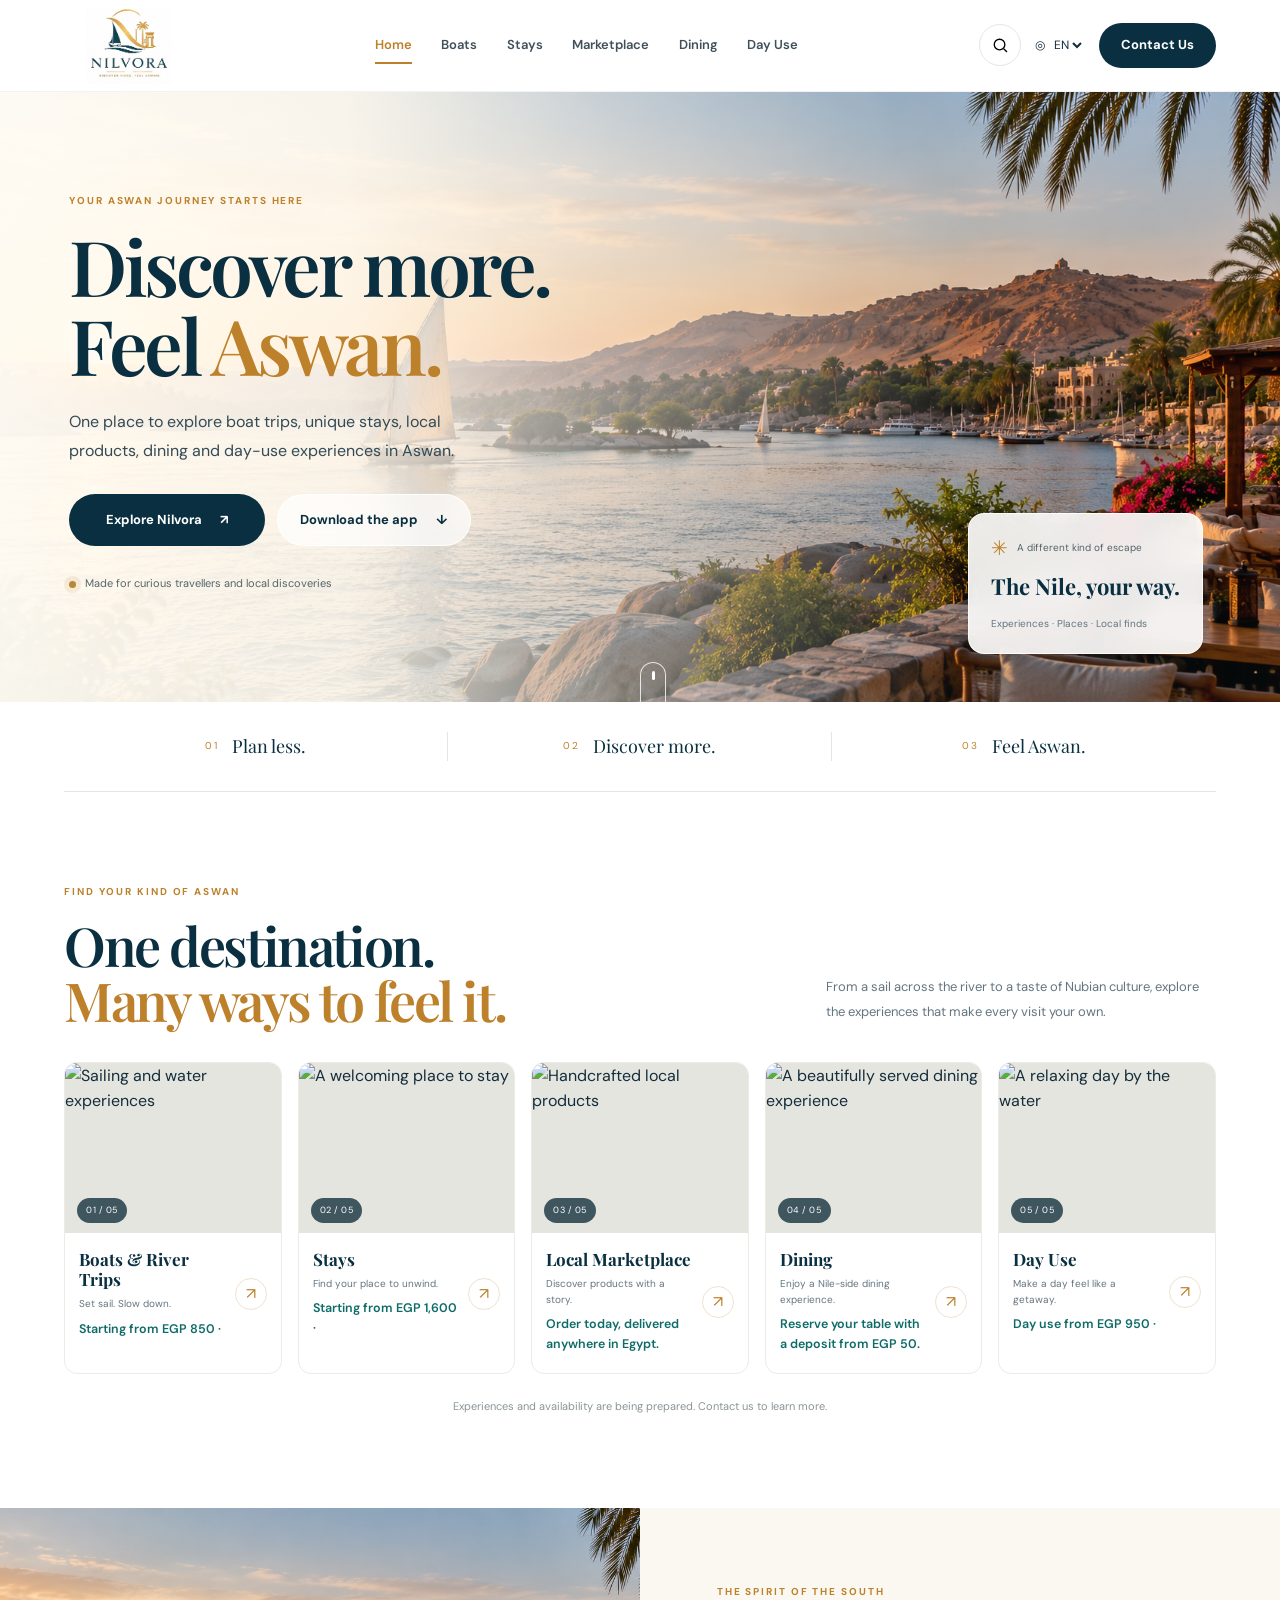
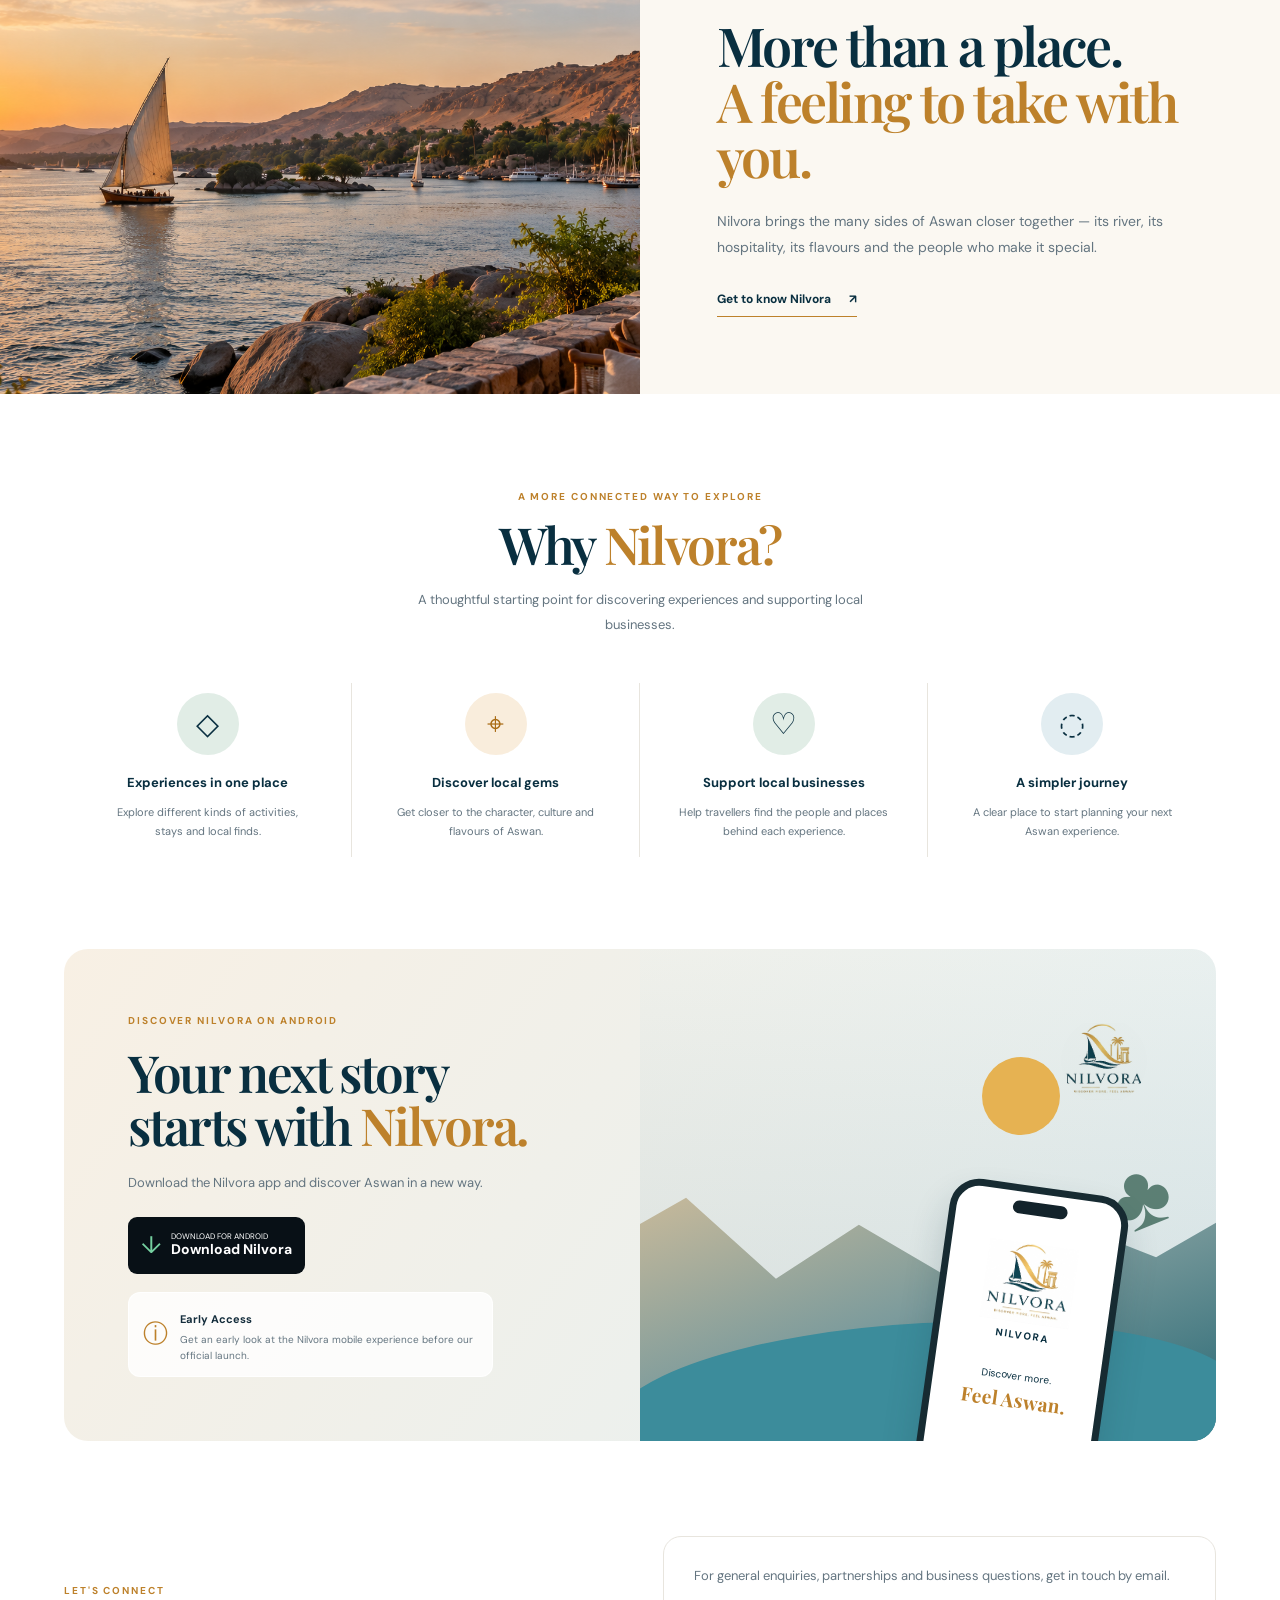
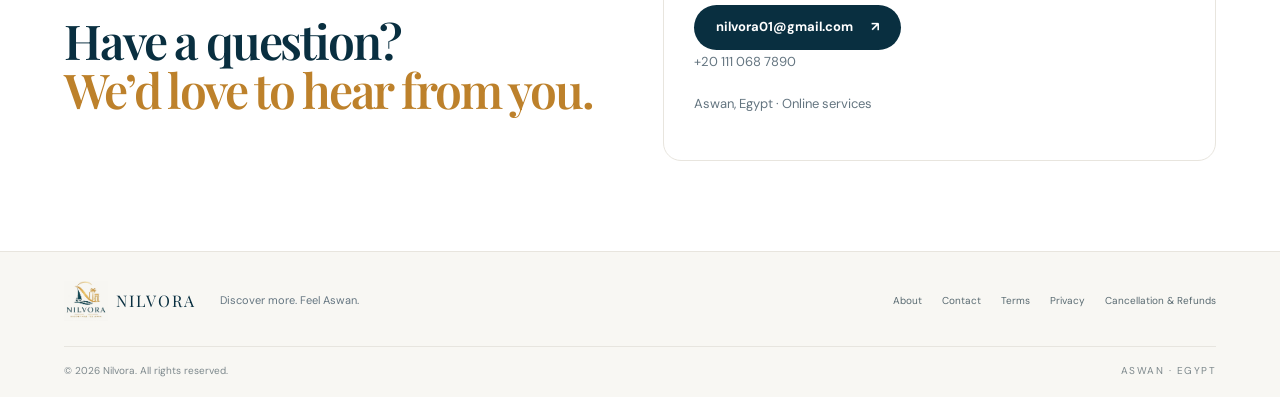
==== commit a2cb4082: "edit" ====
--- a/index.html
+++ b/index.html
@@ -413,7 +413,7 @@
             <span class="play-symbol">↓</span>
             <span>
               <small data-en="DOWNLOAD FOR ANDROID" data-ar="تحميل للأندرويد">DOWNLOAD FOR ANDROID</small>
-              <strong data-en="Download Nilvora APK" data-ar="تحميل تطبيق نيلفورا">Download Nilvora APK</strong>
+              <strong data-en="Download Nilvora " data-ar="تحميل تطبيق نيلفورا">Download Nilvora </strong>
             </span>
           </a>
         </div>
